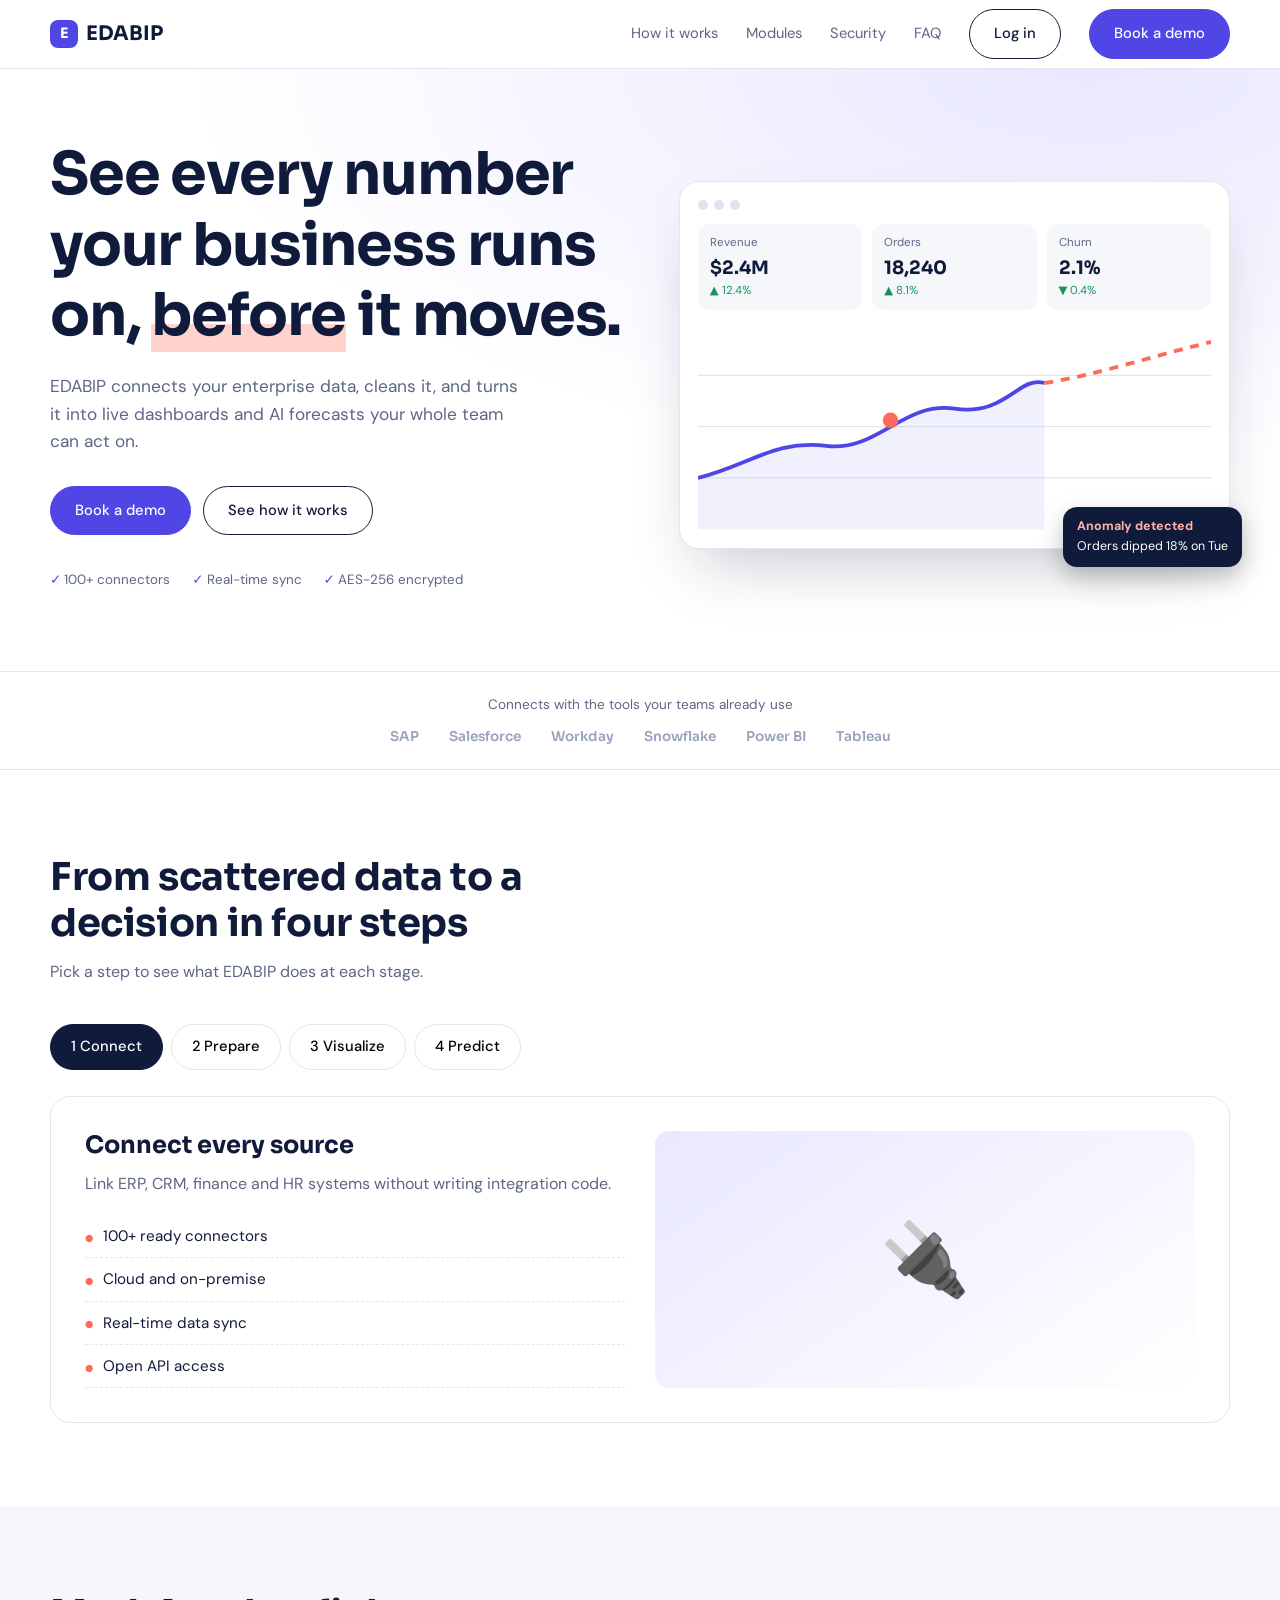
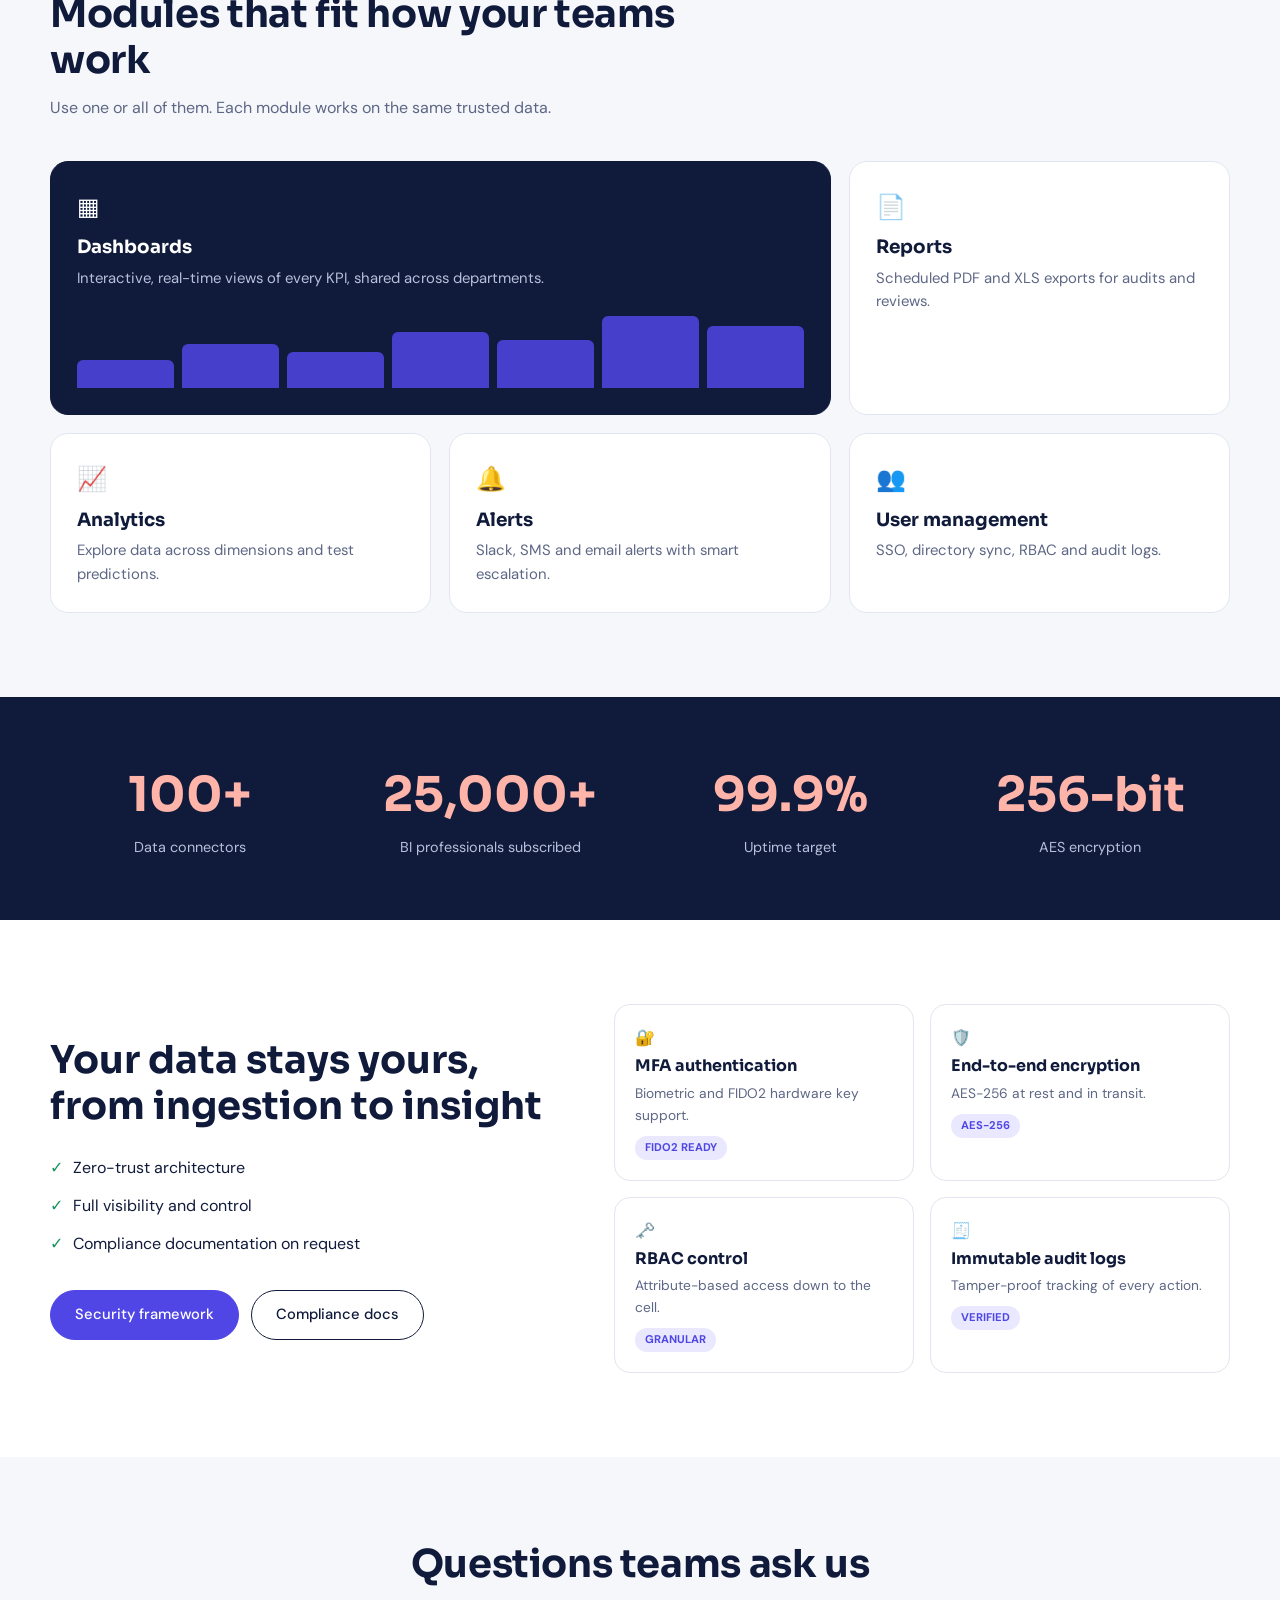
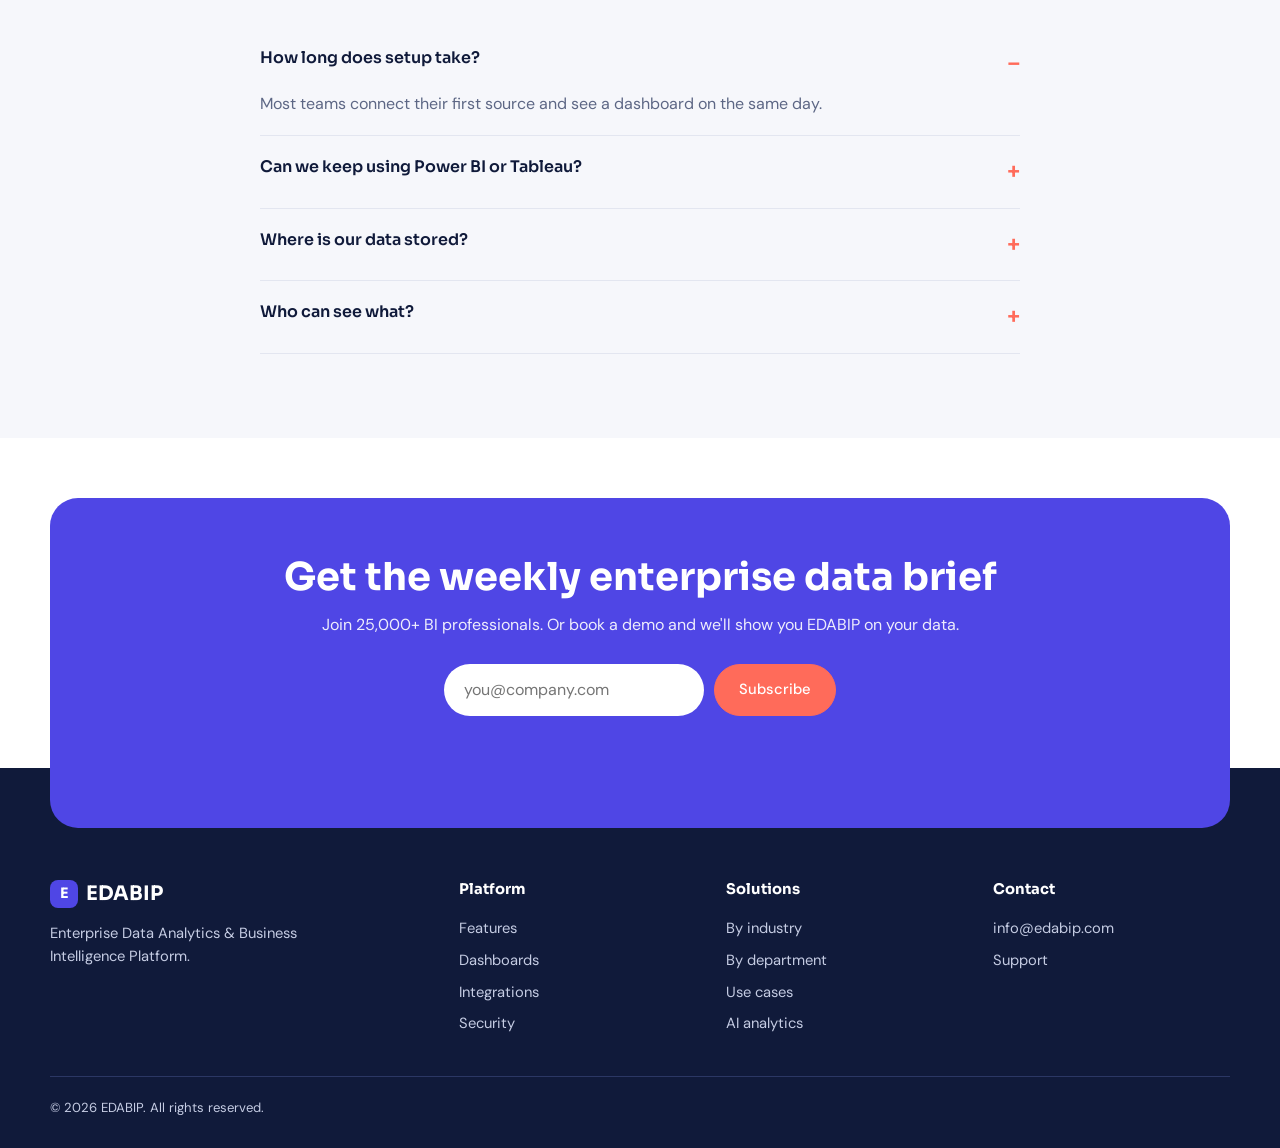
==== index.html @ 1c6893d4 "Move project files to repository root" ====
<!DOCTYPE html>
<html lang="en">
<head>
<meta charset="UTF-8">
<meta name="viewport" content="width=device-width, initial-scale=1">
<title>EDABIP – See every number your business runs on</title>
<link href="https://fonts.googleapis.com/css2?family=DM+Sans:wght@400;500;700&family=Sora:wght@500;600;700&display=swap" rel="stylesheet">
<link rel="stylesheet" href="css/style.css">
</head>
<body>

<header class="nav">
  <div class="w">
    <a class="lg" href="#"><b>E</b>EDABIP</a>
    <button class="bg" id="bg" aria-label="Menu" aria-expanded="false">☰</button>
    <nav class="nl" id="nl">
      <a href="#how">How it works</a><a href="#modules">Modules</a><a href="#security">Security</a><a href="#faq">FAQ</a>
      <a class="btn" href="#">Log in</a><a class="btn bp" href="#cta">Book a demo</a>
    </nav>
  </div>
</header>

<section class="hero">
  <div class="w">
    <div>
      <h1>See every number your business runs on, <em>before</em> it moves.</h1>
      <p>EDABIP connects your enterprise data, cleans it, and turns it into live dashboards and AI forecasts your whole team can act on.</p>
      <div class="row"><a class="btn bp" href="#cta">Book a demo</a><a class="btn" href="#how">See how it works</a></div>
      <div class="trust"><span>100+ connectors</span><span>Real-time sync</span><span>AES-256 encrypted</span></div>
    </div>
    <div class="mw">
      <div class="mock">
        <div class="mh"><i></i><i></i><i></i></div>
        <div class="ks">
          <div class="k">Revenue<b>$2.4M</b><u>▲ 12.4%</u></div>
          <div class="k">Orders<b>18,240</b><u>▲ 8.1%</u></div>
          <div class="k">Churn<b>2.1%</b><u>▼ 0.4%</u></div>
        </div>
        <svg viewBox="0 0 400 160" role="img" aria-label="Revenue chart with forecast">
          <g stroke="#e3e6f0"><path d="M0 40H400M0 80H400M0 120H400"/></g>
          <path d="M0 120C40 110 60 90 100 95S160 60 200 66 250 40 270 46" fill="none" stroke="#4f46e5" stroke-width="3"/>
          <path d="M270 46C310 40 350 26 400 14" fill="none" stroke="#ff6b5a" stroke-width="3" stroke-dasharray="7 6"/>
          <circle cx="150" cy="75" r="6" fill="#ff6b5a"/>
          <path d="M0 120C40 110 60 90 100 95S160 60 200 66 250 40 270 46V160H0Z" fill="#4f46e5" opacity=".08"/>
        </svg>
      </div>
      <div class="pop"><b>Anomaly detected</b><br>Orders dipped 18% on Tue</div>
    </div>
  </div>
</section>

<div class="src"><div class="w">Connects with the tools your teams already use
  <ul><li>SAP</li><li>Salesforce</li><li>Workday</li><li>Snowflake</li><li>Power BI</li><li>Tableau</li></ul>
</div></div>

<section class="sec" id="how">
  <div class="w">
    <div class="hd"><h2>From scattered data to a decision in four steps</h2><p>Pick a step to see what EDABIP does at each stage.</p></div>
    <div class="tabs" role="tablist">
      <button class="tab" role="tab" aria-selected="true" data-t="0">1 Connect</button>
      <button class="tab" role="tab" aria-selected="false" data-t="1">2 Prepare</button>
      <button class="tab" role="tab" aria-selected="false" data-t="2">3 Visualize</button>
      <button class="tab" role="tab" aria-selected="false" data-t="3">4 Predict</button>
    </div>
    <div class="pn on"><div><h3>Connect every source</h3><p>Link ERP, CRM, finance and HR systems without writing integration code.</p><ul><li>100+ ready connectors</li><li>Cloud and on-premise</li><li>Real-time data sync</li><li>Open API access</li></ul></div><div class="vis">🔌</div></div>
    <div class="pn"><div><h3>Prepare data you can trust</h3><p>Clean, validate and enrich raw data in automated pipelines.</p><ul><li>Cleansing and deduplication</li><li>Validation rules</li><li>ETL pipelines</li><li>Data enrichment</li></ul></div><div class="vis">🧹</div></div>
    <div class="pn"><div><h3>Visualize what matters</h3><p>Build dashboards and track KPIs in one shared view.</p><ul><li>Interactive dashboards</li><li>KPI monitoring</li><li>Power BI and Tableau</li><li>Scheduled reports</li></ul></div><div class="vis">📊</div></div>
    <div class="pn"><div><h3>Predict what's next</h3><p>Forecast trends and catch anomalies before they cost you.</p><ul><li>Predictive analytics</li><li>Trend forecasting</li><li>Anomaly detection</li><li>Smart recommendations</li></ul></div><div class="vis">🔮</div></div>
  </div>
</section>

<section class="sec g" id="modules">
  <div class="w">
    <div class="hd"><h2>Modules that fit how your teams work</h2><p>Use one or all of them. Each module works on the same trusted data.</p></div>
    <div class="bn">
      <div class="bx s4 dk"><i>▦</i><h3>Dashboards</h3><p>Interactive, real-time views of every KPI, shared across departments.</p>
        <div class="bars"><span style="height:35%"></span><span style="height:55%"></span><span style="height:45%"></span><span style="height:70%"></span><span style="height:60%"></span><span style="height:90%"></span><span style="height:78%"></span></div></div>
      <div class="bx s2"><i>📄</i><h3>Reports</h3><p>Scheduled PDF and XLS exports for audits and reviews.</p></div>
      <div class="bx s2"><i>📈</i><h3>Analytics</h3><p>Explore data across dimensions and test predictions.</p></div>
      <div class="bx s2"><i>🔔</i><h3>Alerts</h3><p>Slack, SMS and email alerts with smart escalation.</p></div>
      <div class="bx s2"><i>👥</i><h3>User management</h3><p>SSO, directory sync, RBAC and audit logs.</p></div>
    </div>
  </div>
</section>

<section class="st">
  <div class="w">
    <div><b>100+</b><span>Data connectors</span></div>
    <div><b>25,000+</b><span>BI professionals subscribed</span></div>
    <div><b>99.9%</b><span>Uptime target</span></div>
    <div><b>256-bit</b><span>AES encryption</span></div>
  </div>
</section>

<section class="sec" id="security">
  <div class="w sg">
    <div>
      <h2 class="big">Your data stays yours, from ingestion to insight</h2>
      <ul><li>Zero-trust architecture</li><li>Full visibility and control</li><li>Compliance documentation on request</li></ul>
      <div class="row"><a class="btn bp" href="#">Security framework</a><a class="btn" href="#">Compliance docs</a></div>
    </div>
    <div class="pl">
      <div class="pc">🔐<h3>MFA authentication</h3><p>Biometric and FIDO2 hardware key support.</p><em>FIDO2 READY</em></div>
      <div class="pc">🛡️<h3>End-to-end encryption</h3><p>AES-256 at rest and in transit.</p><em>AES-256</em></div>
      <div class="pc">🗝️<h3>RBAC control</h3><p>Attribute-based access down to the cell.</p><em>GRANULAR</em></div>
      <div class="pc">🧾<h3>Immutable audit logs</h3><p>Tamper-proof tracking of every action.</p><em>VERIFIED</em></div>
    </div>
  </div>
</section>

<section class="sec g" id="faq">
  <div class="w">
    <div class="hd c"><h2>Questions teams ask us</h2></div>
    <div class="fq">
      <details open><summary>How long does setup take?</summary><p>Most teams connect their first source and see a dashboard on the same day.</p></details>
      <details><summary>Can we keep using Power BI or Tableau?</summary><p>Yes. EDABIP feeds both tools, and you can also use its own dashboards.</p></details>
      <details><summary>Where is our data stored?</summary><p>You control where data lives. It is encrypted at rest and in transit.</p></details>
      <details><summary>Who can see what?</summary><p>Role and attribute-based rules control access down to individual cells, and every action is logged.</p></details>
    </div>
  </div>
</section>

<section id="cta" class="ctas">
  <div class="w">
    <div class="cta">
      <h2>Get the weekly enterprise data brief</h2>
      <p>Join 25,000+ BI professionals. Or book a demo and we'll show you EDABIP on your data.</p>
      <form id="f" novalidate>
        <label class="sr" for="em">Business email</label>
        <input id="em" type="email" placeholder="you@company.com">
        <button class="btn bc" type="submit">Subscribe</button>
      </form>
      <p id="msg" role="status"></p>
    </div>
  </div>
</section>

<footer class="ft">
  <div class="w">
    <div class="fg">
      <div><div class="lg" style="color:#fff"><b>E</b>EDABIP</div><p class="fd">Enterprise Data Analytics &amp; Business Intelligence Platform.</p></div>
      <div><h4>Platform</h4><a href="#">Features</a><a href="#">Dashboards</a><a href="#">Integrations</a><a href="#">Security</a></div>
      <div><h4>Solutions</h4><a href="#">By industry</a><a href="#">By department</a><a href="#">Use cases</a><a href="#">AI analytics</a></div>
      <div><h4>Contact</h4><a href="mailto:info@edabip.com">info@edabip.com</a><a href="#">Support</a></div>
    </div>
    <div class="cp">© 2026 EDABIP. All rights reserved.</div>
  </div>
</footer>

<script src="js/script.js"></script>
</body>
</html>
---- css/style.css ----
:root{--ink:#101a3a;--bl:#4f46e5;--bl2:#e9e8ff;--co:#ff6b5a;--bg:#f6f7fb;--mu:#5d6785;--ln:#e3e6f0}
*{box-sizing:border-box;margin:0;padding:0}
html{scroll-behavior:smooth}
body{font-family:"DM Sans",system-ui,sans-serif;color:var(--ink);background:#fff;line-height:1.6;overflow-x:hidden}
h1,h2,h3{font-family:Sora,sans-serif;line-height:1.2}
a{color:inherit;text-decoration:none}ul{list-style:none}
.w{width:min(1180px,100% - 40px);margin-inline:auto}
.sr{position:absolute;left:-9999px}
:focus-visible{outline:3px solid var(--co);outline-offset:2px}

/* buttons */
.btn{font:inherit;font-weight:500;font-size:.92rem;padding:12px 24px;border-radius:99px;border:1.5px solid var(--ink);background:transparent;color:var(--ink);cursor:pointer;display:inline-block;transition:.2s}
.btn:hover{background:var(--bg)}
.bp{background:var(--bl);border-color:var(--bl);color:#fff}.bp:hover{background:#3d34c9}
.bc{background:var(--co);border-color:var(--co);color:#fff}.bc:hover{background:#e85846}

/* nav */
.nav{position:sticky;top:0;z-index:20;background:rgba(255,255,255,.92);backdrop-filter:blur(8px);border-bottom:1px solid var(--ln)}
.nav .w{display:flex;align-items:center;justify-content:space-between;height:68px}
.lg{font-family:Sora;font-weight:700;font-size:1.25rem;display:flex;align-items:center;gap:8px}
.lg b{width:28px;height:28px;border-radius:8px;background:var(--bl);color:#fff;display:grid;place-items:center;font-size:.9rem}
.nl{display:flex;gap:28px;align-items:center;font-size:.92rem;color:var(--mu)}.nl a:hover{color:var(--ink)}
.bg{display:none;background:none;border:0;font-size:1.6rem;cursor:pointer}

/* hero */
.hero{padding:70px 0 80px;background:radial-gradient(900px 400px at 85% 0,var(--bl2),transparent)}
.hero .w{display:grid;grid-template-columns:1.05fr 1fr;gap:50px;align-items:center}
.hero h1{font-size:clamp(2.3rem,4.6vw,3.7rem);letter-spacing:-.02em}
.hero h1 em{font-style:normal;background:linear-gradient(transparent 62%,#ffd3cd 62%)}
.hero p{margin:22px 0 30px;font-size:1.08rem;color:var(--mu);max-width:480px}
.row{display:flex;gap:12px;flex-wrap:wrap}
.trust{margin-top:34px;display:flex;gap:22px;flex-wrap:wrap;font-size:.84rem;color:var(--mu)}
.trust span::before{content:"✓ ";color:var(--bl);font-weight:700}
.mw{position:relative}
.mock{background:#fff;border:1px solid var(--ln);border-radius:20px;box-shadow:0 30px 60px -20px rgba(16,26,58,.25);padding:18px}
.mh{display:flex;gap:6px;margin-bottom:14px}.mh i{width:10px;height:10px;border-radius:50%;background:#dfe3ee}
.ks{display:grid;grid-template-columns:repeat(3,1fr);gap:10px;margin-bottom:14px}
.k{background:var(--bg);border-radius:12px;padding:10px 12px;font-size:.72rem;color:var(--mu)}
.k b{display:block;font-family:Sora;font-size:1.15rem;color:var(--ink)}
.k u{text-decoration:none;color:#14935a}
.mock svg{width:100%;height:auto;display:block}
.pop{position:absolute;right:-12px;bottom:-18px;background:var(--ink);color:#fff;border-radius:14px;padding:10px 14px;font-size:.78rem;box-shadow:0 10px 24px rgba(0,0,0,.25)}
.pop b{color:#ffb4aa}

/* sources strip */
.src{border-block:1px solid var(--ln);padding:22px 0;text-align:center;color:var(--mu);font-size:.85rem}
.src ul{display:flex;gap:14px 30px;justify-content:center;flex-wrap:wrap;margin-top:10px;font-family:Sora;font-weight:600;color:#9aa3bd}

/* sections */
.sec{padding:84px 0}.sec.g{background:var(--bg)}
.hd{max-width:640px;margin-bottom:40px}.hd.c{margin-inline:auto;text-align:center}
.hd h2{font-size:clamp(1.7rem,3vw,2.4rem);letter-spacing:-.01em}
.hd p{margin-top:12px;color:var(--mu)}

/* tabs */
.tabs{display:flex;gap:8px;flex-wrap:wrap;margin-bottom:26px}
.tab{font:inherit;font-size:.92rem;font-weight:500;padding:10px 20px;border-radius:99px;border:1.5px solid var(--ln);background:#fff;cursor:pointer}
.tab[aria-selected=true]{background:var(--ink);color:#fff;border-color:var(--ink)}
.pn{display:none;grid-template-columns:1fr 1fr;gap:30px;background:#fff;border:1px solid var(--ln);border-radius:20px;padding:34px}
.pn.on{display:grid}
.pn h3{font-size:1.5rem;margin-bottom:12px}.pn p{color:var(--mu);margin-bottom:18px}
.pn li{padding:9px 0;border-bottom:1px dashed var(--ln);font-size:.95rem}
.pn li::before{content:"●";color:var(--co);font-size:.6rem;margin-right:10px;vertical-align:middle}
.vis{background:linear-gradient(145deg,var(--bl2),#fff);border-radius:14px;display:grid;place-items:center;font-size:4.5rem;min-height:220px}

/* bento modules */
.bn{display:grid;grid-template-columns:repeat(6,1fr);gap:18px}
.bx{background:#fff;border:1px solid var(--ln);border-radius:18px;padding:26px}
.bx h3{font-size:1.15rem;margin:10px 0 8px}.bx p{color:var(--mu);font-size:.93rem}.bx i{font-style:normal;font-size:1.5rem}
.s2{grid-column:span 2}.s3{grid-column:span 3}.s4{grid-column:span 4}
.bx.dk{background:var(--ink);color:#fff;border-color:var(--ink)}.bx.dk p{color:#b7c0dc}
.bars{display:flex;align-items:flex-end;gap:8px;height:80px;margin-top:18px}
.bars span{flex:1;background:var(--bl);border-radius:6px 6px 0 0;opacity:.85}

/* stats */
.st{background:var(--ink);color:#fff;padding:60px 0}
.st .w{display:grid;grid-template-columns:repeat(4,1fr);gap:20px;text-align:center}
.st b{display:block;font-family:Sora;font-size:clamp(2rem,4vw,3rem);color:#ffb4aa}
.st span{color:#b7c0dc;font-size:.9rem}

/* security */
.sg{display:grid;grid-template-columns:1fr 1.2fr;gap:50px;align-items:center}
.big{font-size:clamp(1.7rem,3vw,2.4rem)}
.sg ul{margin:20px 0 28px}.sg li{padding:6px 0}
.sg li::before{content:"✓";color:#14935a;font-weight:700;margin-right:10px}
.pl{display:grid;grid-template-columns:1fr 1fr;gap:16px}
.pc{background:#fff;border:1px solid var(--ln);border-radius:16px;padding:20px}
.pc h3{font-size:1rem;margin:6px 0}.pc p{font-size:.86rem;color:var(--mu)}
.pc em{font-style:normal;display:inline-block;margin-top:10px;font-size:.7rem;font-weight:700;color:var(--bl);background:var(--bl2);padding:3px 10px;border-radius:99px}

/* faq */
.fq{max-width:760px;margin:auto}
.fq details{border-bottom:1px solid var(--ln);padding:18px 0}
.fq summary{cursor:pointer;font-family:Sora;font-weight:600;list-style:none;display:flex;justify-content:space-between}
.fq summary::after{content:"+";font-size:1.4rem;color:var(--co)}
.fq details[open] summary::after{content:"–"}
.fq p{margin-top:10px;color:var(--mu)}

/* cta + footer */
.ctas{padding-top:60px}
.cta{background:var(--bl);color:#fff;border-radius:28px;padding:56px 40px;text-align:center;margin-bottom:-60px;position:relative;z-index:2}
.cta h2{font-size:clamp(1.7rem,3vw,2.4rem)}.cta p{margin:12px 0 26px;opacity:.9}
.cta form{display:flex;gap:10px;justify-content:center;flex-wrap:wrap}
.cta input{padding:13px 20px;border-radius:99px;border:0;min-width:260px;font:inherit}
#msg{margin-top:12px;font-size:.88rem;min-height:1.3em}
.ft{background:var(--ink);color:#c5cce3;padding:110px 0 30px}
.fg{display:grid;grid-template-columns:1.6fr 1fr 1fr 1fr;gap:30px;font-size:.92rem}
.fd{margin-top:12px;max-width:300px}
.fg h4{color:#fff;margin-bottom:12px;font-family:Sora}.fg a{display:block;padding:4px 0}.fg a:hover{color:#fff}
.cp{border-top:1px solid #2b3764;margin-top:36px;padding-top:20px;font-size:.82rem}

/* responsive */
@media(max-width:960px){
  .hero .w,.pn,.sg{grid-template-columns:1fr}
  .bn{grid-template-columns:repeat(2,1fr)}.s2,.s3,.s4{grid-column:span 2}
  .st .w{grid-template-columns:1fr 1fr}.fg{grid-template-columns:1fr 1fr}.pop{right:8px}
}
@media(max-width:760px){
  .bg{display:block}
  .nl{display:none;position:absolute;top:68px;left:0;right:0;background:#fff;flex-direction:column;align-items:flex-start;padding:18px 20px;border-bottom:1px solid var(--ln)}
  .nl.open{display:flex}
  .pl{grid-template-columns:1fr}.pn{padding:22px}
}
@media(max-width:520px){
  .bn{grid-template-columns:1fr}.s2,.s3,.s4{grid-column:auto}
  .fg{grid-template-columns:1fr}.ks{grid-template-columns:1fr 1fr}
  .cta{padding:40px 20px}.cta input{min-width:100%}
}
@media(prefers-reduced-motion:reduce){*{transition:none!important;scroll-behavior:auto!important}}
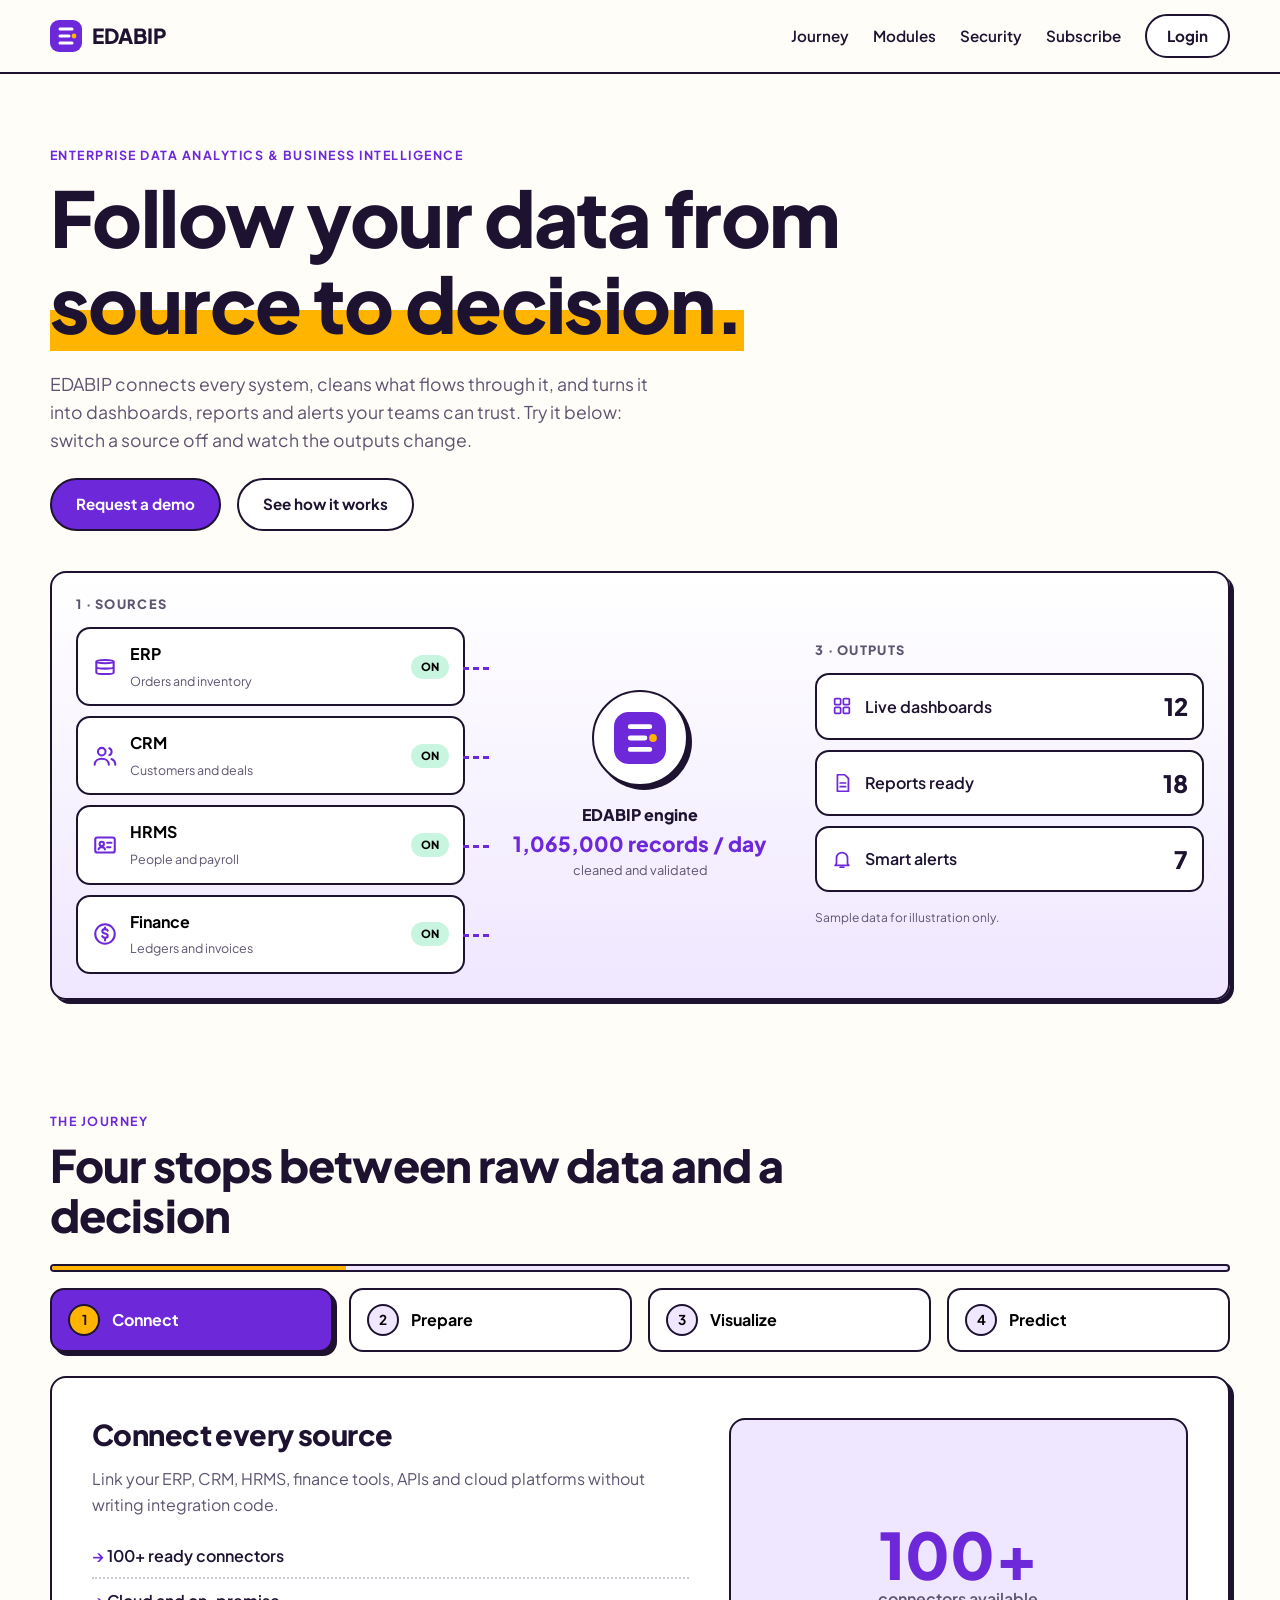
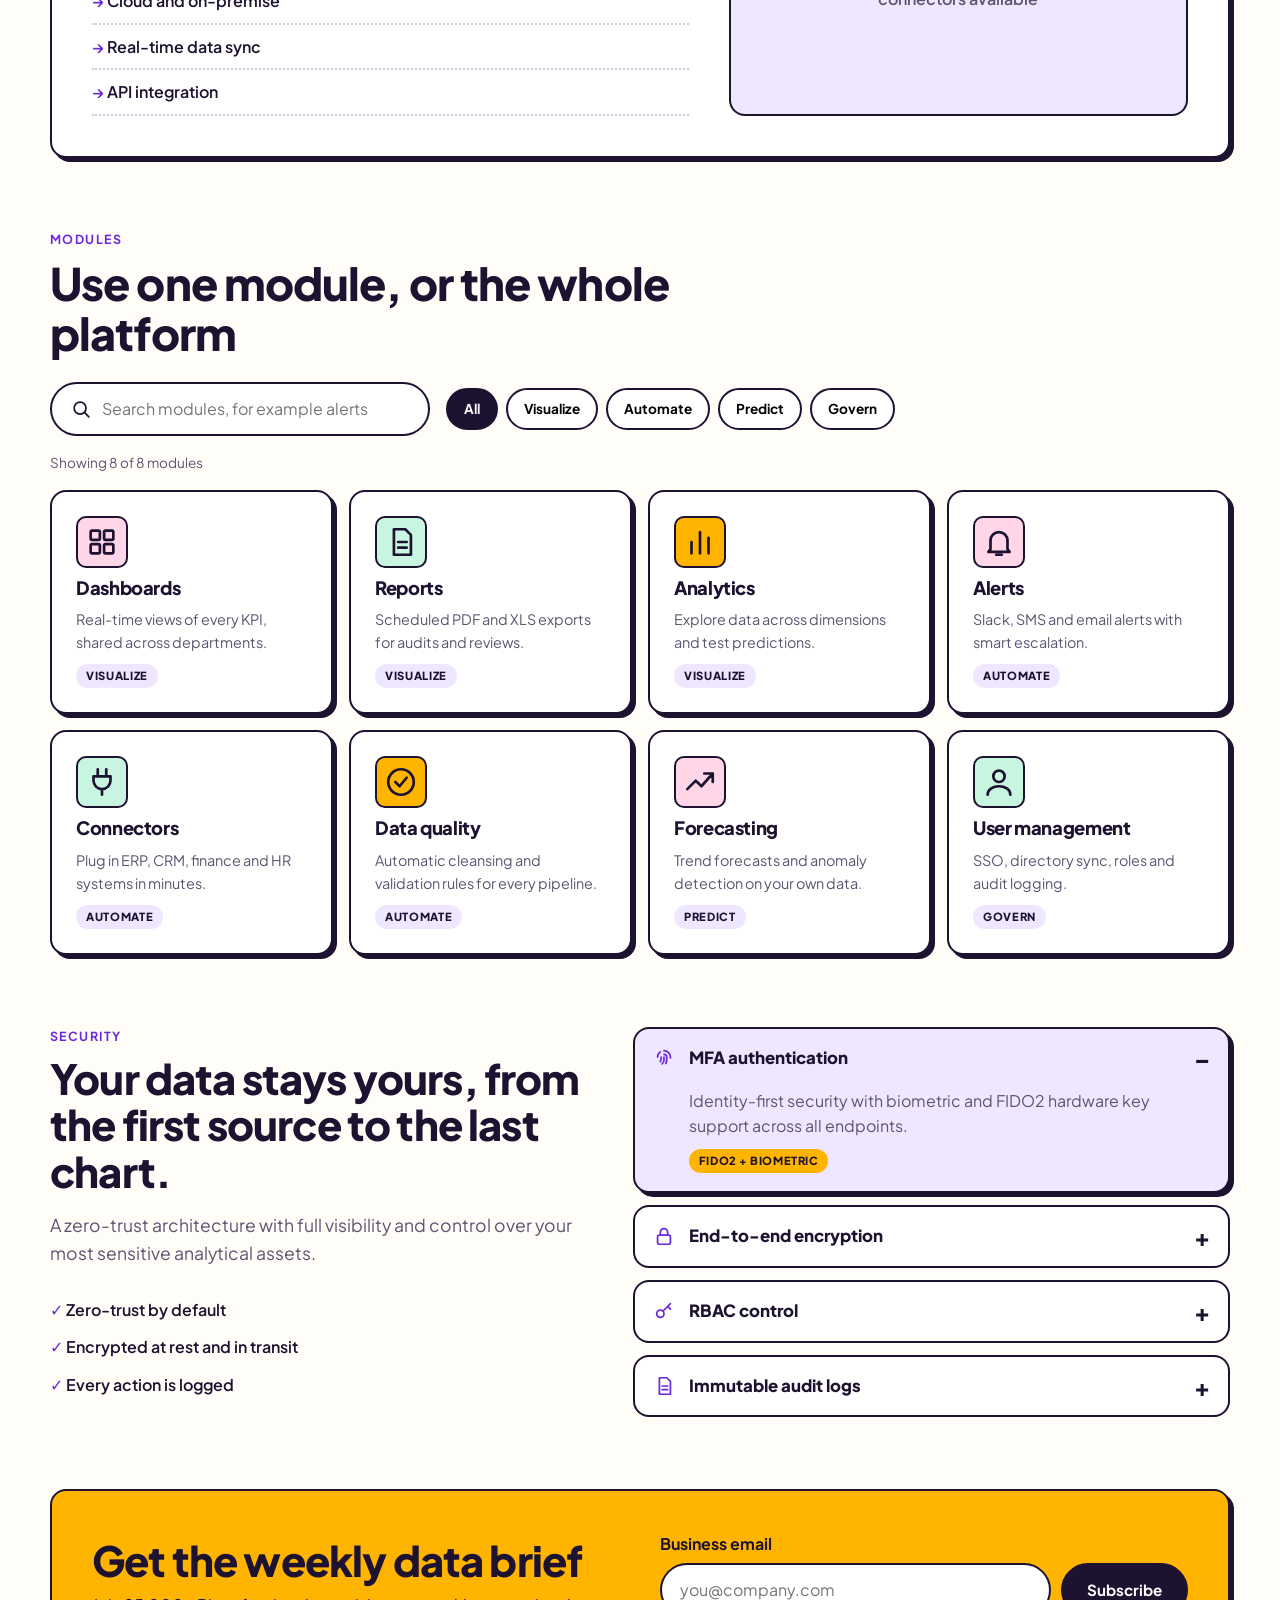
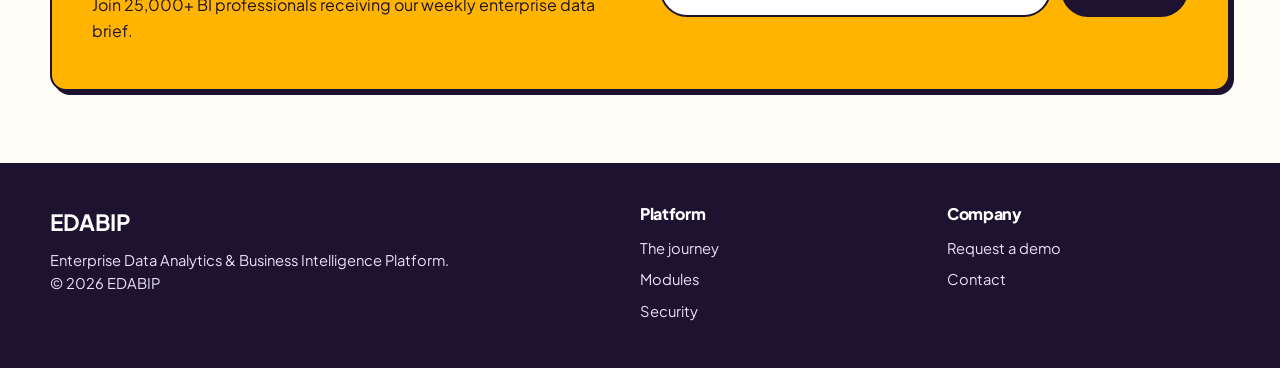
==== commit 436e26fb: "Build original home page with interactive data flow" ====
--- a/index.html
+++ b/index.html
@@ -1,151 +1,151 @@
 <!DOCTYPE html>
 <html lang="en">
 <head>
-<meta charset="UTF-8">
-<meta name="viewport" content="width=device-width, initial-scale=1">
-<title>EDABIP – See every number your business runs on</title>
-<link href="https://fonts.googleapis.com/css2?family=DM+Sans:wght@400;500;700&family=Sora:wght@500;600;700&display=swap" rel="stylesheet">
-<link rel="stylesheet" href="css/style.css">
+  <meta charset="UTF-8">
+  <meta name="viewport" content="width=device-width, initial-scale=1.0">
+  <meta name="description" content="EDABIP follows your enterprise data from source to decision: connect, clean, visualize and predict in one platform.">
+  <title>EDABIP - Follow your data from source to decision</title>
+  <link href="https://fonts.googleapis.com/css2?family=Plus+Jakarta+Sans:wght@400;500;600;700;800&display=swap" rel="stylesheet">
+  <link rel="stylesheet" href="css/style.css">
 </head>
-<body>
+<body id="top">
 
-<header class="nav">
-  <div class="w">
-    <a class="lg" href="#"><b>E</b>EDABIP</a>
-    <button class="bg" id="bg" aria-label="Menu" aria-expanded="false">☰</button>
-    <nav class="nl" id="nl">
-      <a href="#how">How it works</a><a href="#modules">Modules</a><a href="#security">Security</a><a href="#faq">FAQ</a>
-      <a class="btn" href="#">Log in</a><a class="btn bp" href="#cta">Book a demo</a>
+<!-- Icon sprite -->
+<svg width="0" height="0" style="position:absolute" aria-hidden="true" focusable="false"><defs>
+  <symbol id="i-db" viewBox="0 0 24 24"><path d="M4 7c0-2 16-2 16 0s-16 2-16 0M4 7v5c0 2 16 2 16 0V7M4 12v5c0 2 16 2 16 0v-5"/></symbol>
+  <symbol id="i-users" viewBox="0 0 24 24"><circle cx="9" cy="8" r="3.5"/><path d="M2.5 20c0-3.5 3-5.5 6.5-5.5s6.5 2 6.5 5.5M16 4.8a3.5 3.5 0 0 1 0 6.4M18 14.8c2 .7 3.5 2.3 3.5 5.2"/></symbol>
+  <symbol id="i-id" viewBox="0 0 24 24"><rect x="3" y="5" width="18" height="14" rx="2"/><circle cx="9" cy="11" r="2"/><path d="M6 16c.5-1.5 1.7-2 3-2s2.5.5 3 2M14 10h4M14 14h3"/></symbol>
+  <symbol id="i-coin" viewBox="0 0 24 24"><circle cx="12" cy="12" r="9"/><path d="M14.5 9c-.5-1-1.5-1.5-2.5-1.5-1.5 0-2.5.8-2.5 2s1 1.7 2.5 2 2.5.8 2.5 2-1 2-2.5 2c-1 0-2-.5-2.5-1.5M12 6v1.5M12 16.5V18"/></symbol>
+  <symbol id="i-grid" viewBox="0 0 24 24"><rect x="4" y="4" width="6.5" height="6.5" rx="1"/><rect x="13.5" y="4" width="6.5" height="6.5" rx="1"/><rect x="4" y="13.5" width="6.5" height="6.5" rx="1"/><rect x="13.5" y="13.5" width="6.5" height="6.5" rx="1"/></symbol>
+  <symbol id="i-doc" viewBox="0 0 24 24"><path d="M7 3h8l4 4v14H7z"/><path d="M10 12h6M10 16h6"/></symbol>
+  <symbol id="i-bell" viewBox="0 0 24 24"><path d="M6 17V11a6 6 0 0 1 12 0v6l1.5 2h-15zM10 21h4"/></symbol>
+  <symbol id="i-bars" viewBox="0 0 24 24"><path d="M6 20v-8M12 20V5M18 20v-11"/></symbol>
+  <symbol id="i-user" viewBox="0 0 24 24"><circle cx="12" cy="8" r="4"/><path d="M4 21c0-4 4-6 8-6s8 2 8 6"/></symbol>
+  <symbol id="i-plug" viewBox="0 0 24 24"><path d="M9 3v5M15 3v5M6 8h12v3a6 6 0 0 1-12 0zM12 17v4"/></symbol>
+  <symbol id="i-check" viewBox="0 0 24 24"><circle cx="12" cy="12" r="9"/><path d="M8 12l3 3 5-6"/></symbol>
+  <symbol id="i-trend" viewBox="0 0 24 24"><path d="M3 17l6-6 4 4 8-9M15 6h6v6"/></symbol>
+  <symbol id="i-lock" viewBox="0 0 24 24"><rect x="5" y="11" width="14" height="10" rx="2"/><path d="M8 11V8a4 4 0 0 1 8 0v3"/></symbol>
+  <symbol id="i-key" viewBox="0 0 24 24"><circle cx="8" cy="15" r="4"/><path d="M11 12l8-8M16 7l3 3"/></symbol>
+  <symbol id="i-finger" viewBox="0 0 24 24"><path d="M12 4a7 7 0 0 1 7 7v1M5 11a7 7 0 0 1 3-5.7M12 8a3 3 0 0 1 3 3v3a8 8 0 0 1-1 4M9 11v1a9 9 0 0 1-1 4M12 11v3a6 6 0 0 1-2 4.5"/></symbol>
+  <symbol id="i-search" viewBox="0 0 24 24"><circle cx="11" cy="11" r="6.5"/><path d="M16 16l4.5 4.5"/></symbol>
+  <symbol id="i-mail" viewBox="0 0 24 24"><rect x="3" y="5" width="18" height="14" rx="2"/><path d="M3 7l9 6 9-6"/></symbol>
+  <symbol id="i-menu" viewBox="0 0 24 24"><path d="M4 7h16M4 12h16M4 17h16"/></symbol>
+</defs></svg>
+
+<a class="skip" href="#main">Skip to content</a>
+
+<!-- Header -->
+<header class="site-header">
+  <div class="wrap bar">
+    <a class="brand" href="#top" aria-label="EDABIP home">
+      <svg class="mark" viewBox="0 0 32 32" aria-hidden="true"><rect width="32" height="32" rx="9" fill="#6d28d9"/><path d="M10 9h12M10 16h9M10 23h12" stroke="#fff" stroke-width="3" stroke-linecap="round"/><circle cx="24" cy="16" r="2.4" fill="#ffb400"/></svg>EDABIP
+    </a>
+    <button class="menu-btn" id="menu-btn" type="button" aria-expanded="false" aria-controls="nav" aria-label="Open menu"><svg class="ic"><use href="#i-menu"/></svg></button>
+    <nav id="nav" class="nav" aria-label="Main">
+      <a href="#journey">Journey</a><a href="#modules">Modules</a><a href="#security">Security</a><a href="#subscribe">Subscribe</a>
+      <button class="btn btn-ghost" id="login-open" type="button">Login</button>
     </nav>
   </div>
 </header>
 
-<section class="hero">
-  <div class="w">
-    <div>
-      <h1>See every number your business runs on, <em>before</em> it moves.</h1>
-      <p>EDABIP connects your enterprise data, cleans it, and turns it into live dashboards and AI forecasts your whole team can act on.</p>
-      <div class="row"><a class="btn bp" href="#cta">Book a demo</a><a class="btn" href="#how">See how it works</a></div>
-      <div class="trust"><span>100+ connectors</span><span>Real-time sync</span><span>AES-256 encrypted</span></div>
+<main id="main">
+
+  <!-- Hero with interactive data flow -->
+  <section class="hero wrap" aria-labelledby="hero-title">
+    <p class="eyebrow">Enterprise data analytics &amp; business intelligence</p>
+    <h1 id="hero-title">Follow your data from <mark>source to decision.</mark></h1>
+    <p class="lead">EDABIP connects every system, cleans what flows through it, and turns it into dashboards, reports and alerts your teams can trust. Try it below: switch a source off and watch the outputs change.</p>
+    <div class="actions"><a class="btn btn-primary" href="#subscribe">Request a demo</a><a class="btn btn-ghost" href="#journey">See how it works</a></div>
+
+    <div class="flow card" aria-label="Interactive data flow demo (sample data)">
+      <div class="flow-col">
+        <h2 class="flow-title">1 &middot; Sources</h2>
+        <div id="sources" class="sources"></div>
+      </div>
+      <div class="flow-hub">
+        <div class="hub"><svg class="mark" viewBox="0 0 32 32" aria-hidden="true"><rect width="32" height="32" rx="9" fill="#6d28d9"/><path d="M10 9h12M10 16h9M10 23h12" stroke="#fff" stroke-width="3" stroke-linecap="round"/><circle cx="24" cy="16" r="2.4" fill="#ffb400"/></svg></div>
+        <p class="hub-label">EDABIP engine</p>
+        <p class="hub-num" id="hub-records" aria-live="polite">0 records / day</p>
+        <p class="hub-note">cleaned and validated</p>
+      </div>
+      <div class="flow-col">
+        <h2 class="flow-title">3 &middot; Outputs</h2>
+        <ul class="outputs">
+          <li class="out"><svg class="ic"><use href="#i-grid"/></svg><span>Live dashboards</span><b id="out-dash">0</b></li>
+          <li class="out"><svg class="ic"><use href="#i-doc"/></svg><span>Reports ready</span><b id="out-rep">0</b></li>
+          <li class="out"><svg class="ic"><use href="#i-bell"/></svg><span>Smart alerts</span><b id="out-alert">0</b></li>
+        </ul>
+        <p class="flow-hint">Sample data for illustration only.</p>
+      </div>
     </div>
-    <div class="mw">
-      <div class="mock">
-        <div class="mh"><i></i><i></i><i></i></div>
-        <div class="ks">
-          <div class="k">Revenue<b>$2.4M</b><u>▲ 12.4%</u></div>
-          <div class="k">Orders<b>18,240</b><u>▲ 8.1%</u></div>
-          <div class="k">Churn<b>2.1%</b><u>▼ 0.4%</u></div>
-        </div>
-        <svg viewBox="0 0 400 160" role="img" aria-label="Revenue chart with forecast">
-          <g stroke="#e3e6f0"><path d="M0 40H400M0 80H400M0 120H400"/></g>
-          <path d="M0 120C40 110 60 90 100 95S160 60 200 66 250 40 270 46" fill="none" stroke="#4f46e5" stroke-width="3"/>
-          <path d="M270 46C310 40 350 26 400 14" fill="none" stroke="#ff6b5a" stroke-width="3" stroke-dasharray="7 6"/>
-          <circle cx="150" cy="75" r="6" fill="#ff6b5a"/>
-          <path d="M0 120C40 110 60 90 100 95S160 60 200 66 250 40 270 46V160H0Z" fill="#4f46e5" opacity=".08"/>
-        </svg>
+  </section>
+
+  <!-- Journey (tabs) -->
+  <section class="section wrap" id="journey" aria-labelledby="journey-title">
+    <div class="head"><p class="eyebrow">The journey</p><h2 id="journey-title">Four stops between raw data and a decision</h2></div>
+    <div class="progress" aria-hidden="true"><span id="progress-bar"></span></div>
+    <div id="stages" class="stages" role="tablist" aria-label="Data journey stages"></div>
+    <div id="stage-panel" class="stage-panel card" role="tabpanel" tabindex="0"></div>
+  </section>
+
+  <!-- Modules (search + filter) -->
+  <section class="section wrap" id="modules" aria-labelledby="modules-title">
+    <div class="head"><p class="eyebrow">Modules</p><h2 id="modules-title">Use one module, or the whole platform</h2></div>
+    <div class="toolbar">
+      <div class="search"><svg class="ic"><use href="#i-search"/></svg><label class="sr" for="module-search">Search modules</label><input id="module-search" type="search" placeholder="Search modules, for example alerts"></div>
+      <div id="chips" class="chips" role="group" aria-label="Filter by category"></div>
+    </div>
+    <p id="count" class="count" role="status" aria-live="polite"></p>
+    <div id="module-grid" class="module-grid"></div>
+    <p id="empty" class="empty" hidden>No modules match your search. Try another word.</p>
+  </section>
+
+  <!-- Security (accordion) -->
+  <section class="section wrap" id="security" aria-labelledby="security-title">
+    <div class="sec-grid">
+      <div class="sec-intro">
+        <p class="eyebrow">Security</p>
+        <h2 id="security-title">Your data stays yours, from the first source to the last chart.</h2>
+        <p class="lead">A zero-trust architecture with full visibility and control over your most sensitive analytical assets.</p>
+        <ul class="ticks"><li>Zero-trust by default</li><li>Encrypted at rest and in transit</li><li>Every action is logged</li></ul>
       </div>
-      <div class="pop"><b>Anomaly detected</b><br>Orders dipped 18% on Tue</div>
+      <div id="pillars" class="pillars"></div>
     </div>
-  </div>
-</section>
+  </section>
 
-<div class="src"><div class="w">Connects with the tools your teams already use
-  <ul><li>SAP</li><li>Salesforce</li><li>Workday</li><li>Snowflake</li><li>Power BI</li><li>Tableau</li></ul>
-</div></div>
+  <!-- Subscribe -->
+  <section class="wrap" id="subscribe" aria-labelledby="sub-title">
+    <div class="subscribe card">
+      <div><h2 id="sub-title">Get the weekly data brief</h2><p>Join 25,000+ BI professionals receiving our weekly enterprise data brief.</p></div>
+      <form id="sub-form" novalidate>
+        <label for="email">Business email</label>
+        <div class="row"><input id="email" type="email" placeholder="you@company.com" autocomplete="email" aria-describedby="sub-msg"><button class="btn btn-dark" type="submit">Subscribe</button></div>
+        <p id="sub-msg" role="status" aria-live="polite"></p>
+      </form>
+    </div>
+  </section>
 
-<section class="sec" id="how">
-  <div class="w">
-    <div class="hd"><h2>From scattered data to a decision in four steps</h2><p>Pick a step to see what EDABIP does at each stage.</p></div>
-    <div class="tabs" role="tablist">
-      <button class="tab" role="tab" aria-selected="true" data-t="0">1 Connect</button>
-      <button class="tab" role="tab" aria-selected="false" data-t="1">2 Prepare</button>
-      <button class="tab" role="tab" aria-selected="false" data-t="2">3 Visualize</button>
-      <button class="tab" role="tab" aria-selected="false" data-t="3">4 Predict</button>
-    </div>
-    <div class="pn on"><div><h3>Connect every source</h3><p>Link ERP, CRM, finance and HR systems without writing integration code.</p><ul><li>100+ ready connectors</li><li>Cloud and on-premise</li><li>Real-time data sync</li><li>Open API access</li></ul></div><div class="vis">🔌</div></div>
-    <div class="pn"><div><h3>Prepare data you can trust</h3><p>Clean, validate and enrich raw data in automated pipelines.</p><ul><li>Cleansing and deduplication</li><li>Validation rules</li><li>ETL pipelines</li><li>Data enrichment</li></ul></div><div class="vis">🧹</div></div>
-    <div class="pn"><div><h3>Visualize what matters</h3><p>Build dashboards and track KPIs in one shared view.</p><ul><li>Interactive dashboards</li><li>KPI monitoring</li><li>Power BI and Tableau</li><li>Scheduled reports</li></ul></div><div class="vis">📊</div></div>
-    <div class="pn"><div><h3>Predict what's next</h3><p>Forecast trends and catch anomalies before they cost you.</p><ul><li>Predictive analytics</li><li>Trend forecasting</li><li>Anomaly detection</li><li>Smart recommendations</li></ul></div><div class="vis">🔮</div></div>
-  </div>
-</section>
+</main>
 
-<section class="sec g" id="modules">
-  <div class="w">
-    <div class="hd"><h2>Modules that fit how your teams work</h2><p>Use one or all of them. Each module works on the same trusted data.</p></div>
-    <div class="bn">
-      <div class="bx s4 dk"><i>▦</i><h3>Dashboards</h3><p>Interactive, real-time views of every KPI, shared across departments.</p>
-        <div class="bars"><span style="height:35%"></span><span style="height:55%"></span><span style="height:45%"></span><span style="height:70%"></span><span style="height:60%"></span><span style="height:90%"></span><span style="height:78%"></span></div></div>
-      <div class="bx s2"><i>📄</i><h3>Reports</h3><p>Scheduled PDF and XLS exports for audits and reviews.</p></div>
-      <div class="bx s2"><i>📈</i><h3>Analytics</h3><p>Explore data across dimensions and test predictions.</p></div>
-      <div class="bx s2"><i>🔔</i><h3>Alerts</h3><p>Slack, SMS and email alerts with smart escalation.</p></div>
-      <div class="bx s2"><i>👥</i><h3>User management</h3><p>SSO, directory sync, RBAC and audit logs.</p></div>
-    </div>
-  </div>
-</section>
-
-<section class="st">
-  <div class="w">
-    <div><b>100+</b><span>Data connectors</span></div>
-    <div><b>25,000+</b><span>BI professionals subscribed</span></div>
-    <div><b>99.9%</b><span>Uptime target</span></div>
-    <div><b>256-bit</b><span>AES encryption</span></div>
-  </div>
-</section>
-
-<section class="sec" id="security">
-  <div class="w sg">
-    <div>
-      <h2 class="big">Your data stays yours, from ingestion to insight</h2>
-      <ul><li>Zero-trust architecture</li><li>Full visibility and control</li><li>Compliance documentation on request</li></ul>
-      <div class="row"><a class="btn bp" href="#">Security framework</a><a class="btn" href="#">Compliance docs</a></div>
-    </div>
-    <div class="pl">
-      <div class="pc">🔐<h3>MFA authentication</h3><p>Biometric and FIDO2 hardware key support.</p><em>FIDO2 READY</em></div>
-      <div class="pc">🛡️<h3>End-to-end encryption</h3><p>AES-256 at rest and in transit.</p><em>AES-256</em></div>
-      <div class="pc">🗝️<h3>RBAC control</h3><p>Attribute-based access down to the cell.</p><em>GRANULAR</em></div>
-      <div class="pc">🧾<h3>Immutable audit logs</h3><p>Tamper-proof tracking of every action.</p><em>VERIFIED</em></div>
-    </div>
-  </div>
-</section>
-
-<section class="sec g" id="faq">
-  <div class="w">
-    <div class="hd c"><h2>Questions teams ask us</h2></div>
-    <div class="fq">
-      <details open><summary>How long does setup take?</summary><p>Most teams connect their first source and see a dashboard on the same day.</p></details>
-      <details><summary>Can we keep using Power BI or Tableau?</summary><p>Yes. EDABIP feeds both tools, and you can also use its own dashboards.</p></details>
-      <details><summary>Where is our data stored?</summary><p>You control where data lives. It is encrypted at rest and in transit.</p></details>
-      <details><summary>Who can see what?</summary><p>Role and attribute-based rules control access down to individual cells, and every action is logged.</p></details>
-    </div>
-  </div>
-</section>
-
-<section id="cta" class="ctas">
-  <div class="w">
-    <div class="cta">
-      <h2>Get the weekly enterprise data brief</h2>
-      <p>Join 25,000+ BI professionals. Or book a demo and we'll show you EDABIP on your data.</p>
-      <form id="f" novalidate>
-        <label class="sr" for="em">Business email</label>
-        <input id="em" type="email" placeholder="you@company.com">
-        <button class="btn bc" type="submit">Subscribe</button>
-      </form>
-      <p id="msg" role="status"></p>
-    </div>
-  </div>
-</section>
-
-<footer class="ft">
-  <div class="w">
-    <div class="fg">
-      <div><div class="lg" style="color:#fff"><b>E</b>EDABIP</div><p class="fd">Enterprise Data Analytics &amp; Business Intelligence Platform.</p></div>
-      <div><h4>Platform</h4><a href="#">Features</a><a href="#">Dashboards</a><a href="#">Integrations</a><a href="#">Security</a></div>
-      <div><h4>Solutions</h4><a href="#">By industry</a><a href="#">By department</a><a href="#">Use cases</a><a href="#">AI analytics</a></div>
-      <div><h4>Contact</h4><a href="mailto:info@edabip.com">info@edabip.com</a><a href="#">Support</a></div>
-    </div>
-    <div class="cp">© 2026 EDABIP. All rights reserved.</div>
+<footer class="footer">
+  <div class="wrap foot">
+    <div><strong class="f-brand">EDABIP</strong><p>Enterprise Data Analytics &amp; Business Intelligence Platform.<br>&copy; 2026 EDABIP</p></div>
+    <nav aria-label="Platform"><h3>Platform</h3><a href="#journey">The journey</a><a href="#modules">Modules</a><a href="#security">Security</a></nav>
+    <nav aria-label="Company"><h3>Company</h3><a href="#subscribe">Request a demo</a><a href="mailto:info@edabip.com">Contact</a></nav>
   </div>
 </footer>
+
+<!-- Login dialog -->
+<dialog id="login-dialog" aria-labelledby="login-title">
+  <form id="login-form" novalidate>
+    <h2 id="login-title">Welcome back</h2>
+    <label for="l-email">Email</label><input id="l-email" type="email" autocomplete="username">
+    <label for="l-pass">Password</label>
+    <div class="pass"><input id="l-pass" type="password" autocomplete="current-password"><button type="button" id="pass-toggle" aria-pressed="false">Show</button></div>
+    <p id="login-msg" role="alert"></p>
+    <div class="dlg-actions"><button class="btn btn-ghost" type="button" id="login-close">Cancel</button><button class="btn btn-primary" type="submit">Login</button></div>
+  </form>
+</dialog>
 
 <script src="js/script.js"></script>
 </body>
--- a/css/style.css
+++ b/css/style.css
@@ -1,129 +1,143 @@
-:root{--ink:#101a3a;--bl:#4f46e5;--bl2:#e9e8ff;--co:#ff6b5a;--bg:#f6f7fb;--mu:#5d6785;--ln:#e3e6f0}
+/* ===== Design tokens ===== */
+:root{
+  --bg:#fffdf8;--ink:#1d1230;--muted:#5d5470;
+  --violet:#6d28d9;--violet-soft:#efe7ff;--citrus:#ffb400;--mint:#c8f5df;--pink:#ffd6e8;
+  --s1:8px;--s2:16px;--s3:24px;--s4:40px;--s5:72px;
+  --r:16px;--border:2px solid var(--ink);--pop:4px 4px 0 var(--ink);
+}
 *{box-sizing:border-box;margin:0;padding:0}
-html{scroll-behavior:smooth}
-body{font-family:"DM Sans",system-ui,sans-serif;color:var(--ink);background:#fff;line-height:1.6;overflow-x:hidden}
-h1,h2,h3{font-family:Sora,sans-serif;line-height:1.2}
+html{scroll-behavior:smooth;scroll-padding-top:84px}
+body{font-family:"Plus Jakarta Sans",system-ui,Arial,sans-serif;background:var(--bg);color:var(--ink);line-height:1.6;overflow-x:hidden}
 a{color:inherit;text-decoration:none}ul{list-style:none}
-.w{width:min(1180px,100% - 40px);margin-inline:auto}
+.wrap{width:min(1180px,100% - 2*var(--s3));margin-inline:auto}
 .sr{position:absolute;left:-9999px}
-:focus-visible{outline:3px solid var(--co);outline-offset:2px}
+.skip{position:absolute;left:-9999px;top:8px;background:var(--ink);color:#fff;padding:8px 14px;border-radius:8px;z-index:100}.skip:focus{left:8px}
+:focus-visible{outline:3px solid var(--violet);outline-offset:3px}
+.ic{width:22px;height:22px;fill:none;stroke:currentColor;stroke-width:1.9;stroke-linecap:round;stroke-linejoin:round;flex:none}
+h1,h2,h3{line-height:1.12;letter-spacing:-.02em;font-weight:800}
+.card{background:#fff;border:var(--border);border-radius:var(--r);box-shadow:var(--pop)}
+.eyebrow{font-size:.78rem;font-weight:700;text-transform:uppercase;letter-spacing:.12em;color:var(--violet);margin-bottom:var(--s1)}
+.lead{color:var(--muted);font-size:1.1rem;max-width:620px}
 
-/* buttons */
-.btn{font:inherit;font-weight:500;font-size:.92rem;padding:12px 24px;border-radius:99px;border:1.5px solid var(--ink);background:transparent;color:var(--ink);cursor:pointer;display:inline-block;transition:.2s}
-.btn:hover{background:var(--bg)}
-.bp{background:var(--bl);border-color:var(--bl);color:#fff}.bp:hover{background:#3d34c9}
-.bc{background:var(--co);border-color:var(--co);color:#fff}.bc:hover{background:#e85846}
+/* Buttons */
+.btn{font:inherit;font-weight:700;font-size:.95rem;padding:12px 24px;border-radius:999px;border:var(--border);cursor:pointer;display:inline-block;transition:transform .15s,box-shadow .15s,background .15s}
+.btn:hover{transform:translate(-2px,-2px);box-shadow:var(--pop)}
+.btn-primary{background:var(--violet);color:#fff}.btn-ghost{background:#fff;color:var(--ink)}.btn-dark{background:var(--ink);color:#fff}
 
-/* nav */
-.nav{position:sticky;top:0;z-index:20;background:rgba(255,255,255,.92);backdrop-filter:blur(8px);border-bottom:1px solid var(--ln)}
-.nav .w{display:flex;align-items:center;justify-content:space-between;height:68px}
-.lg{font-family:Sora;font-weight:700;font-size:1.25rem;display:flex;align-items:center;gap:8px}
-.lg b{width:28px;height:28px;border-radius:8px;background:var(--bl);color:#fff;display:grid;place-items:center;font-size:.9rem}
-.nl{display:flex;gap:28px;align-items:center;font-size:.92rem;color:var(--mu)}.nl a:hover{color:var(--ink)}
-.bg{display:none;background:none;border:0;font-size:1.6rem;cursor:pointer}
+/* Header */
+.site-header{position:sticky;top:0;z-index:30;background:rgba(255,253,248,.92);backdrop-filter:blur(8px);border-bottom:var(--border)}
+.bar{display:flex;align-items:center;justify-content:space-between;height:72px}
+.brand{display:flex;align-items:center;gap:10px;font-weight:800;font-size:1.3rem}.mark{width:32px;height:32px}
+.nav{display:flex;align-items:center;gap:var(--s3);font-weight:600;font-size:.95rem}.nav a:hover{color:var(--violet)}
+.nav .btn{padding:8px 20px}
+.menu-btn{display:none;background:#fff;border:var(--border);border-radius:10px;padding:6px;cursor:pointer;color:var(--ink)}
 
-/* hero */
-.hero{padding:70px 0 80px;background:radial-gradient(900px 400px at 85% 0,var(--bl2),transparent)}
-.hero .w{display:grid;grid-template-columns:1.05fr 1fr;gap:50px;align-items:center}
-.hero h1{font-size:clamp(2.3rem,4.6vw,3.7rem);letter-spacing:-.02em}
-.hero h1 em{font-style:normal;background:linear-gradient(transparent 62%,#ffd3cd 62%)}
-.hero p{margin:22px 0 30px;font-size:1.08rem;color:var(--mu);max-width:480px}
-.row{display:flex;gap:12px;flex-wrap:wrap}
-.trust{margin-top:34px;display:flex;gap:22px;flex-wrap:wrap;font-size:.84rem;color:var(--mu)}
-.trust span::before{content:"✓ ";color:var(--bl);font-weight:700}
-.mw{position:relative}
-.mock{background:#fff;border:1px solid var(--ln);border-radius:20px;box-shadow:0 30px 60px -20px rgba(16,26,58,.25);padding:18px}
-.mh{display:flex;gap:6px;margin-bottom:14px}.mh i{width:10px;height:10px;border-radius:50%;background:#dfe3ee}
-.ks{display:grid;grid-template-columns:repeat(3,1fr);gap:10px;margin-bottom:14px}
-.k{background:var(--bg);border-radius:12px;padding:10px 12px;font-size:.72rem;color:var(--mu)}
-.k b{display:block;font-family:Sora;font-size:1.15rem;color:var(--ink)}
-.k u{text-decoration:none;color:#14935a}
-.mock svg{width:100%;height:auto;display:block}
-.pop{position:absolute;right:-12px;bottom:-18px;background:var(--ink);color:#fff;border-radius:14px;padding:10px 14px;font-size:.78rem;box-shadow:0 10px 24px rgba(0,0,0,.25)}
-.pop b{color:#ffb4aa}
+/* Hero */
+.hero{padding-block:var(--s5) var(--s4)}
+.hero h1{font-size:clamp(2.5rem,6vw,5rem);max-width:900px;margin-bottom:var(--s3)}
+mark{background:linear-gradient(transparent 58%,var(--citrus) 58%);color:inherit}
+.actions{display:flex;gap:var(--s2);flex-wrap:wrap;margin-top:var(--s3)}
 
-/* sources strip */
-.src{border-block:1px solid var(--ln);padding:22px 0;text-align:center;color:var(--mu);font-size:.85rem}
-.src ul{display:flex;gap:14px 30px;justify-content:center;flex-wrap:wrap;margin-top:10px;font-family:Sora;font-weight:600;color:#9aa3bd}
+/* Interactive flow */
+.flow{display:grid;grid-template-columns:1fr auto 1fr;gap:var(--s3);align-items:center;padding:var(--s3);margin-top:var(--s4);background:linear-gradient(180deg,#fff,var(--violet-soft))}
+.flow-title{font-size:.8rem;text-transform:uppercase;letter-spacing:.1em;color:var(--muted);margin-bottom:var(--s2)}
+.sources{display:grid;gap:10px}
+.src{display:flex;align-items:center;gap:12px;font:inherit;text-align:left;background:#fff;border:var(--border);border-radius:14px;padding:12px 14px;cursor:pointer;position:relative;transition:.15s}
+.src b{display:block;font-size:1rem}.src small{color:var(--muted);font-size:.78rem}
+.src .ic{width:26px;height:26px;color:var(--violet)}
+.src .state{margin-left:auto;font-size:.7rem;font-weight:800;padding:3px 10px;border-radius:99px;background:var(--mint)}
+.src[aria-pressed=false]{opacity:.55;background:#f1eef6}.src[aria-pressed=false] .state{background:#ddd}
+.src::after{content:"";position:absolute;right:-26px;top:50%;width:26px;border-top:3px dashed var(--violet);animation:dash 1s linear infinite}
+.src[aria-pressed=false]::after{border-color:#bbb;animation:none}
+@keyframes dash{to{transform:translateX(4px)}}
+.flow-hub{text-align:center;padding-inline:var(--s3)}
+.hub{width:96px;height:96px;margin:0 auto var(--s2);border:var(--border);border-radius:50%;background:#fff;display:grid;place-items:center;box-shadow:var(--pop);animation:pulse 2.4s ease-in-out infinite}
+.hub .mark{width:52px;height:52px}
+@keyframes pulse{50%{transform:scale(1.06)}}
+.hub-label{font-weight:800}.hub-num{font-size:1.3rem;font-weight:800;color:var(--violet)}.hub-note{font-size:.8rem;color:var(--muted)}
+.outputs{display:grid;gap:10px}
+.out{display:flex;align-items:center;gap:12px;background:#fff;border:var(--border);border-radius:14px;padding:12px 14px;font-weight:600}
+.out .ic{color:var(--violet)}.out b{margin-left:auto;font-size:1.5rem;font-weight:800}
+.flow-hint{font-size:.75rem;color:var(--muted);margin-top:var(--s2)}
 
-/* sections */
-.sec{padding:84px 0}.sec.g{background:var(--bg)}
-.hd{max-width:640px;margin-bottom:40px}.hd.c{margin-inline:auto;text-align:center}
-.hd h2{font-size:clamp(1.7rem,3vw,2.4rem);letter-spacing:-.01em}
-.hd p{margin-top:12px;color:var(--mu)}
+/* Sections */
+.section{padding-block:var(--s5) 0}
+.head{margin-bottom:var(--s3);max-width:760px}.head h2{font-size:clamp(1.8rem,3.6vw,2.8rem)}
 
-/* tabs */
-.tabs{display:flex;gap:8px;flex-wrap:wrap;margin-bottom:26px}
-.tab{font:inherit;font-size:.92rem;font-weight:500;padding:10px 20px;border-radius:99px;border:1.5px solid var(--ln);background:#fff;cursor:pointer}
-.tab[aria-selected=true]{background:var(--ink);color:#fff;border-color:var(--ink)}
-.pn{display:none;grid-template-columns:1fr 1fr;gap:30px;background:#fff;border:1px solid var(--ln);border-radius:20px;padding:34px}
-.pn.on{display:grid}
-.pn h3{font-size:1.5rem;margin-bottom:12px}.pn p{color:var(--mu);margin-bottom:18px}
-.pn li{padding:9px 0;border-bottom:1px dashed var(--ln);font-size:.95rem}
-.pn li::before{content:"●";color:var(--co);font-size:.6rem;margin-right:10px;vertical-align:middle}
-.vis{background:linear-gradient(145deg,var(--bl2),#fff);border-radius:14px;display:grid;place-items:center;font-size:4.5rem;min-height:220px}
+/* Journey */
+.progress{height:8px;background:var(--violet-soft);border:var(--border);border-radius:99px;overflow:hidden;margin-bottom:var(--s2)}
+.progress span{display:block;height:100%;background:var(--citrus);width:25%;transition:width .35s}
+.stages{display:grid;grid-template-columns:repeat(4,1fr);gap:var(--s2);margin-bottom:var(--s3)}
+.stage{font:inherit;font-weight:700;text-align:left;background:#fff;border:var(--border);border-radius:14px;padding:14px 16px;cursor:pointer;display:flex;align-items:center;gap:12px}
+.stage span{display:grid;place-items:center;width:32px;height:32px;border-radius:50%;background:var(--violet-soft);border:var(--border);font-size:.85rem;flex:none}
+.stage[aria-selected=true]{background:var(--violet);color:#fff;box-shadow:var(--pop)}.stage[aria-selected=true] span{background:var(--citrus);color:var(--ink)}
+.stage-panel{display:grid;grid-template-columns:1.3fr 1fr;gap:var(--s4);padding:var(--s4)}
+.stage-panel h3{font-size:1.8rem;margin-bottom:var(--s2)}.stage-panel p{color:var(--muted);margin-bottom:var(--s2)}
+.stage-panel li{padding:9px 0;border-bottom:2px dotted #cfc6e0;font-weight:600}.stage-panel li::before{content:"\2192  ";color:var(--violet)}
+.metric{background:var(--violet-soft);border:var(--border);border-radius:var(--r);display:grid;place-content:center;text-align:center;padding:var(--s3);min-height:200px}
+.metric b{font-size:clamp(2.6rem,5vw,4rem);font-weight:800;color:var(--violet);line-height:1}.metric span{font-weight:600;color:var(--muted)}
 
-/* bento modules */
-.bn{display:grid;grid-template-columns:repeat(6,1fr);gap:18px}
-.bx{background:#fff;border:1px solid var(--ln);border-radius:18px;padding:26px}
-.bx h3{font-size:1.15rem;margin:10px 0 8px}.bx p{color:var(--mu);font-size:.93rem}.bx i{font-style:normal;font-size:1.5rem}
-.s2{grid-column:span 2}.s3{grid-column:span 3}.s4{grid-column:span 4}
-.bx.dk{background:var(--ink);color:#fff;border-color:var(--ink)}.bx.dk p{color:#b7c0dc}
-.bars{display:flex;align-items:flex-end;gap:8px;height:80px;margin-top:18px}
-.bars span{flex:1;background:var(--bl);border-radius:6px 6px 0 0;opacity:.85}
+/* Modules */
+.toolbar{display:flex;gap:var(--s2);flex-wrap:wrap;align-items:center;margin-bottom:var(--s2)}
+.search{display:flex;align-items:center;gap:10px;background:#fff;border:var(--border);border-radius:999px;padding:0 18px;flex:1;min-width:240px;max-width:380px}
+.search input{border:0;background:none;font:inherit;padding:12px 0;flex:1;min-width:0}.search input:focus{outline:none}.search:focus-within{box-shadow:var(--pop)}
+.chips{display:flex;gap:8px;flex-wrap:wrap}
+.chip{font:inherit;font-weight:700;font-size:.85rem;background:#fff;border:var(--border);border-radius:999px;padding:8px 16px;cursor:pointer}
+.chip[aria-pressed=true]{background:var(--ink);color:#fff}
+.count{font-size:.85rem;color:var(--muted);margin-bottom:var(--s2)}
+.module-grid{display:grid;grid-template-columns:repeat(4,1fr);gap:var(--s2)}
+.mod{padding:var(--s3);display:flex;flex-direction:column;gap:10px;transition:transform .15s}.mod:hover{transform:translate(-2px,-2px)}
+.mod .ic{width:34px;height:34px;padding:7px;border-radius:10px;border:var(--border);box-sizing:content-box;background:var(--pink)}
+.mod:nth-child(3n+2) .ic{background:var(--mint)}.mod:nth-child(3n) .ic{background:var(--citrus)}
+.mod h3{font-size:1.15rem}.mod p{color:var(--muted);font-size:.9rem;flex:1}
+.tag{align-self:flex-start;font-size:.7rem;font-weight:800;text-transform:uppercase;letter-spacing:.06em;background:var(--violet-soft);border-radius:99px;padding:3px 10px}
+.empty{padding:var(--s3);text-align:center;color:var(--muted)}
 
-/* stats */
-.st{background:var(--ink);color:#fff;padding:60px 0}
-.st .w{display:grid;grid-template-columns:repeat(4,1fr);gap:20px;text-align:center}
-.st b{display:block;font-family:Sora;font-size:clamp(2rem,4vw,3rem);color:#ffb4aa}
-.st span{color:#b7c0dc;font-size:.9rem}
+/* Security */
+.sec-grid{display:grid;grid-template-columns:1fr 1.1fr;gap:var(--s4);align-items:start}
+.sec-intro h2{font-size:clamp(1.8rem,3.4vw,2.6rem);margin-bottom:var(--s2)}
+.ticks{margin-top:var(--s3)}.ticks li{padding:6px 0;font-weight:600}.ticks li::before{content:"\2713  ";color:var(--violet);font-weight:800}
+.pillars{display:grid;gap:12px}
+.pillar{background:#fff;border:var(--border);border-radius:var(--r);overflow:hidden}
+.pillar button{width:100%;display:flex;align-items:center;gap:14px;font:inherit;font-weight:800;font-size:1.05rem;text-align:left;background:none;border:0;padding:16px 18px;cursor:pointer;color:var(--ink)}
+.pillar button .ic{color:var(--violet)}.pillar button::after{content:"+";margin-left:auto;font-size:1.5rem;line-height:1}
+.pillar button[aria-expanded=true]::after{content:"\2013"}
+.pillar[data-open=true]{box-shadow:var(--pop);background:var(--violet-soft)}
+.pbody{padding:0 18px 18px 54px;color:var(--muted)}.pbody em{display:inline-block;margin-top:10px;font-style:normal;font-size:.7rem;font-weight:800;background:var(--citrus);color:var(--ink);border-radius:99px;padding:3px 10px;letter-spacing:.05em}
 
-/* security */
-.sg{display:grid;grid-template-columns:1fr 1.2fr;gap:50px;align-items:center}
-.big{font-size:clamp(1.7rem,3vw,2.4rem)}
-.sg ul{margin:20px 0 28px}.sg li{padding:6px 0}
-.sg li::before{content:"✓";color:#14935a;font-weight:700;margin-right:10px}
-.pl{display:grid;grid-template-columns:1fr 1fr;gap:16px}
-.pc{background:#fff;border:1px solid var(--ln);border-radius:16px;padding:20px}
-.pc h3{font-size:1rem;margin:6px 0}.pc p{font-size:.86rem;color:var(--mu)}
-.pc em{font-style:normal;display:inline-block;margin-top:10px;font-size:.7rem;font-weight:700;color:var(--bl);background:var(--bl2);padding:3px 10px;border-radius:99px}
+/* Subscribe + footer */
+#subscribe{padding-top:var(--s5)}
+.subscribe{display:grid;grid-template-columns:1fr 1fr;gap:var(--s4);align-items:center;padding:var(--s4);background:var(--citrus)}
+.subscribe h2{font-size:clamp(1.8rem,3.4vw,2.6rem);margin-bottom:var(--s1)}
+.subscribe label{display:block;font-weight:700;margin-bottom:6px}
+.row{display:flex;gap:10px;flex-wrap:wrap}.row input{flex:1;min-width:200px;border:var(--border);border-radius:999px;padding:12px 18px;font:inherit}
+#sub-msg{min-height:1.4em;margin-top:10px;font-weight:700}
+.footer{margin-top:var(--s5);border-top:var(--border);background:var(--ink);color:#e9e2f5;padding:var(--s4) 0}
+.foot{display:grid;grid-template-columns:2fr 1fr 1fr;gap:var(--s3);font-size:.92rem}
+.f-brand{font-size:1.4rem;color:#fff}.foot p{margin-top:8px}.foot h3{color:#fff;font-size:1rem;margin-bottom:10px}
+.foot nav a{display:block;padding:4px 0}.foot a:hover{color:var(--citrus)}
 
-/* faq */
-.fq{max-width:760px;margin:auto}
-.fq details{border-bottom:1px solid var(--ln);padding:18px 0}
-.fq summary{cursor:pointer;font-family:Sora;font-weight:600;list-style:none;display:flex;justify-content:space-between}
-.fq summary::after{content:"+";font-size:1.4rem;color:var(--co)}
-.fq details[open] summary::after{content:"–"}
-.fq p{margin-top:10px;color:var(--mu)}
+/* Dialog */
+dialog{border:var(--border);border-radius:var(--r);padding:var(--s3);width:min(92vw,400px);box-shadow:8px 8px 0 var(--ink);margin:auto}
+dialog::backdrop{background:rgba(29,18,48,.55)}
+dialog h2{font-size:1.5rem;margin-bottom:var(--s2)}
+dialog label{display:block;font-weight:700;font-size:.9rem;margin:12px 0 4px}
+dialog input{width:100%;border:var(--border);border-radius:12px;padding:10px 14px;font:inherit}
+.pass{display:flex;gap:8px}.pass button{border:var(--border);background:#fff;border-radius:12px;padding:0 14px;font:inherit;font-weight:700;cursor:pointer}
+#login-msg{min-height:1.4em;font-size:.88rem;font-weight:600;margin-top:8px}
+.dlg-actions{display:flex;justify-content:flex-end;gap:var(--s1);margin-top:var(--s2)}
 
-/* cta + footer */
-.ctas{padding-top:60px}
-.cta{background:var(--bl);color:#fff;border-radius:28px;padding:56px 40px;text-align:center;margin-bottom:-60px;position:relative;z-index:2}
-.cta h2{font-size:clamp(1.7rem,3vw,2.4rem)}.cta p{margin:12px 0 26px;opacity:.9}
-.cta form{display:flex;gap:10px;justify-content:center;flex-wrap:wrap}
-.cta input{padding:13px 20px;border-radius:99px;border:0;min-width:260px;font:inherit}
-#msg{margin-top:12px;font-size:.88rem;min-height:1.3em}
-.ft{background:var(--ink);color:#c5cce3;padding:110px 0 30px}
-.fg{display:grid;grid-template-columns:1.6fr 1fr 1fr 1fr;gap:30px;font-size:.92rem}
-.fd{margin-top:12px;max-width:300px}
-.fg h4{color:#fff;margin-bottom:12px;font-family:Sora}.fg a{display:block;padding:4px 0}.fg a:hover{color:#fff}
-.cp{border-top:1px solid #2b3764;margin-top:36px;padding-top:20px;font-size:.82rem}
-
-/* responsive */
-@media(max-width:960px){
-  .hero .w,.pn,.sg{grid-template-columns:1fr}
-  .bn{grid-template-columns:repeat(2,1fr)}.s2,.s3,.s4{grid-column:span 2}
-  .st .w{grid-template-columns:1fr 1fr}.fg{grid-template-columns:1fr 1fr}.pop{right:8px}
+/* Responsive */
+@media(max-width:1000px){
+  .module-grid{grid-template-columns:1fr 1fr}.stages{grid-template-columns:1fr 1fr}
+  .sec-grid,.subscribe,.stage-panel{grid-template-columns:1fr}
+  .flow{grid-template-columns:1fr}.src::after{display:none}.flow-hub{padding-block:var(--s2)}
 }
 @media(max-width:760px){
-  .bg{display:block}
-  .nl{display:none;position:absolute;top:68px;left:0;right:0;background:#fff;flex-direction:column;align-items:flex-start;padding:18px 20px;border-bottom:1px solid var(--ln)}
-  .nl.open{display:flex}
-  .pl{grid-template-columns:1fr}.pn{padding:22px}
+  .menu-btn{display:block}
+  .nav{display:none;position:absolute;top:72px;left:0;right:0;flex-direction:column;align-items:flex-start;background:var(--bg);padding:var(--s3);border-bottom:var(--border)}
+  .nav.open{display:flex}.foot{grid-template-columns:1fr}
+  .hero{padding-top:var(--s4)}
 }
-@media(max-width:520px){
-  .bn{grid-template-columns:1fr}.s2,.s3,.s4{grid-column:auto}
-  .fg{grid-template-columns:1fr}.ks{grid-template-columns:1fr 1fr}
-  .cta{padding:40px 20px}.cta input{min-width:100%}
-}
-@media(prefers-reduced-motion:reduce){*{transition:none!important;scroll-behavior:auto!important}}+@media(max-width:520px){.module-grid,.stages{grid-template-columns:1fr}.actions .btn{flex:1 1 100%;text-align:center}.subscribe{padding:var(--s3)}}
+@media(prefers-reduced-motion:reduce){*{animation:none!important;transition:none!important;scroll-behavior:auto!important}}
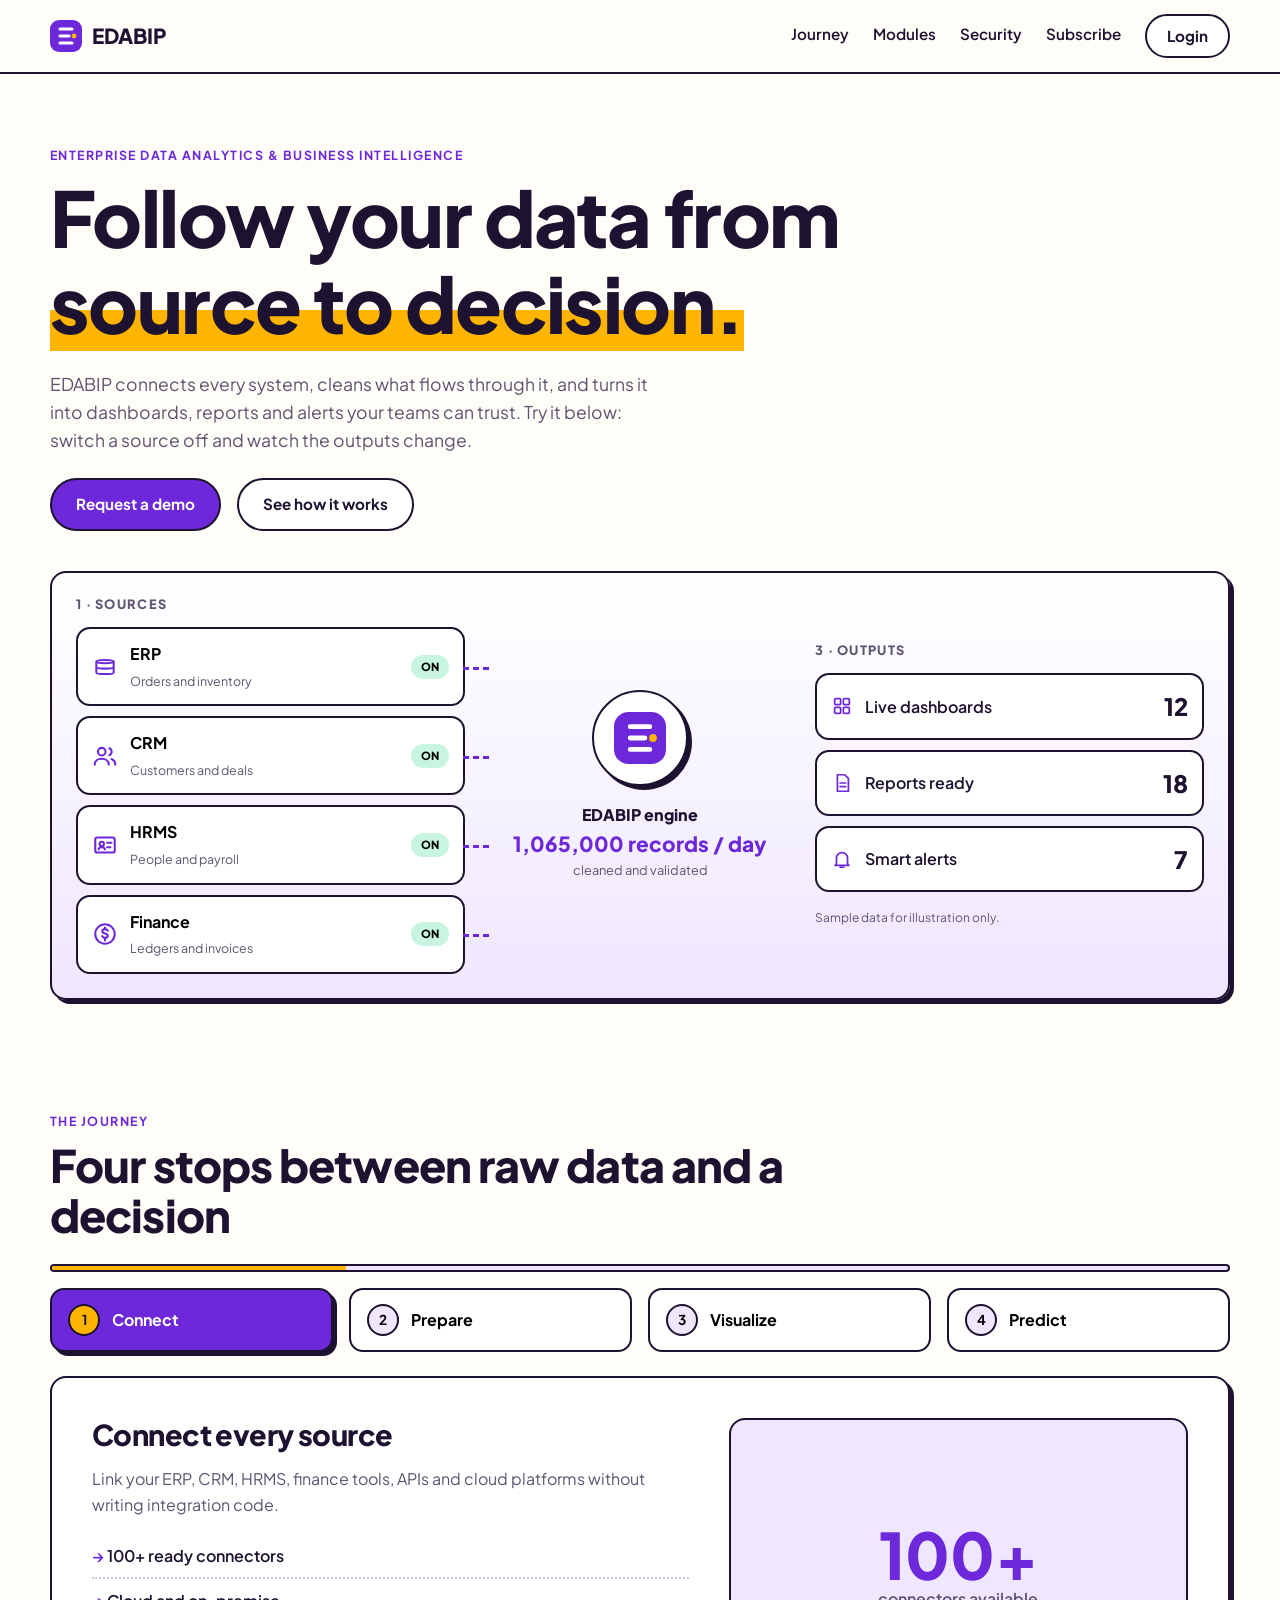
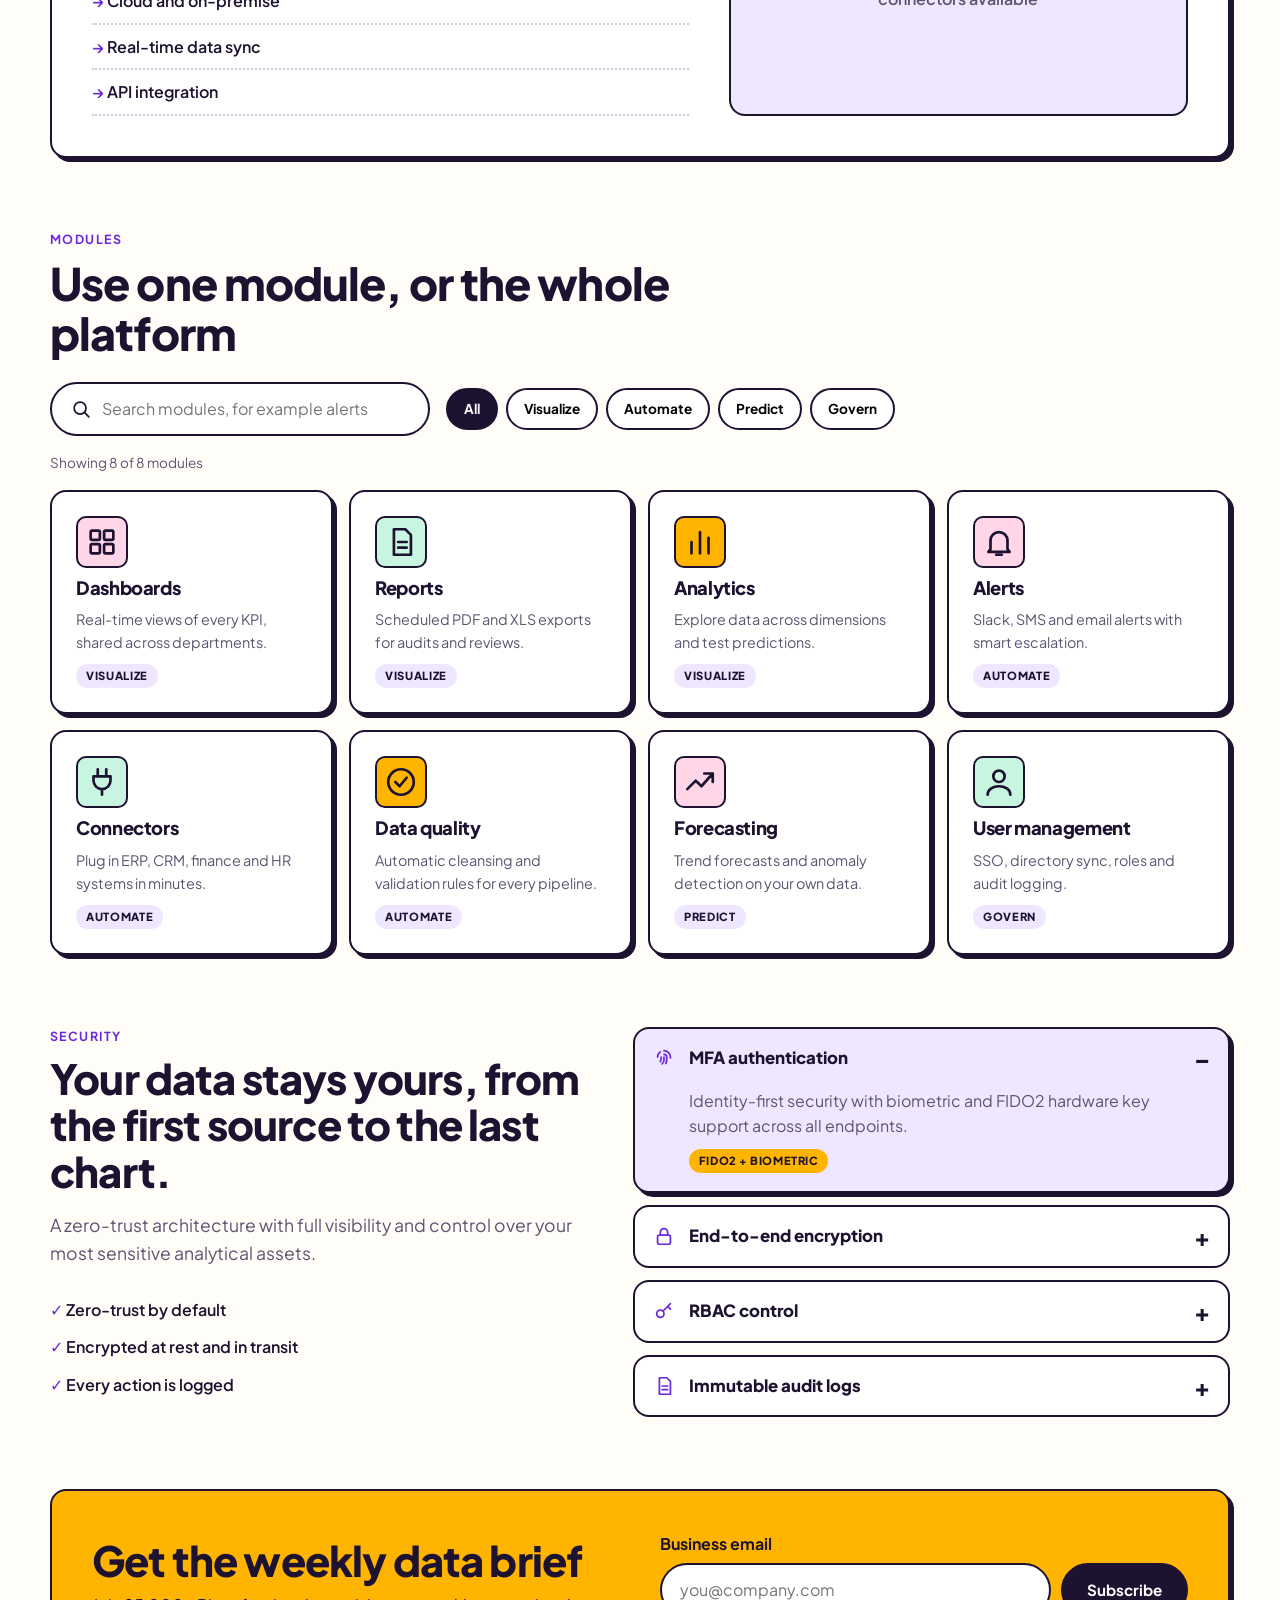
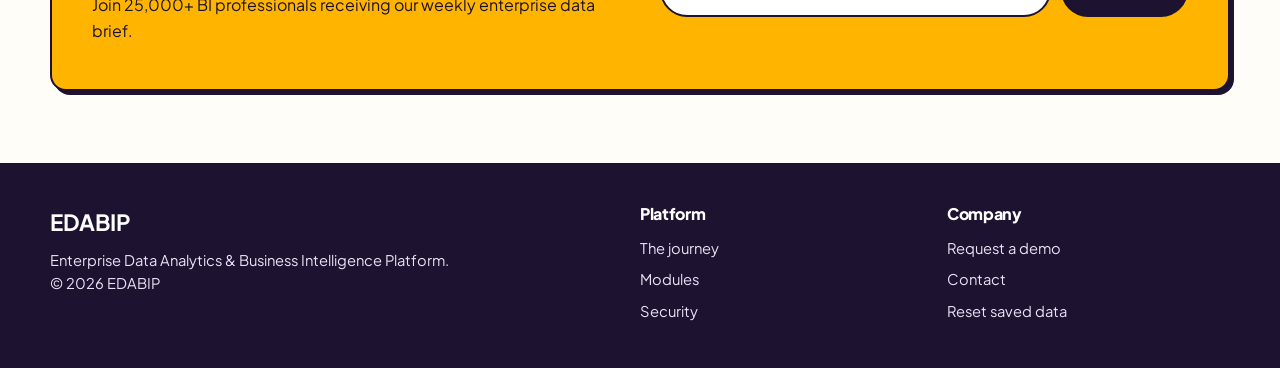
==== commit 63a811a8: "Add Request Demo modal, scroll navigation, localStorage and validation" ====
--- a/index.html
+++ b/index.html
@@ -6,31 +6,10 @@
   <meta name="description" content="EDABIP follows your enterprise data from source to decision: connect, clean, visualize and predict in one platform.">
   <title>EDABIP - Follow your data from source to decision</title>
   <link href="https://fonts.googleapis.com/css2?family=Plus+Jakarta+Sans:wght@400;500;600;700;800&display=swap" rel="stylesheet">
+  <link rel="icon" href="assets/logo.svg" type="image/svg+xml">
   <link rel="stylesheet" href="css/style.css">
 </head>
 <body id="top">
-
-<!-- Icon sprite -->
-<svg width="0" height="0" style="position:absolute" aria-hidden="true" focusable="false"><defs>
-  <symbol id="i-db" viewBox="0 0 24 24"><path d="M4 7c0-2 16-2 16 0s-16 2-16 0M4 7v5c0 2 16 2 16 0V7M4 12v5c0 2 16 2 16 0v-5"/></symbol>
-  <symbol id="i-users" viewBox="0 0 24 24"><circle cx="9" cy="8" r="3.5"/><path d="M2.5 20c0-3.5 3-5.5 6.5-5.5s6.5 2 6.5 5.5M16 4.8a3.5 3.5 0 0 1 0 6.4M18 14.8c2 .7 3.5 2.3 3.5 5.2"/></symbol>
-  <symbol id="i-id" viewBox="0 0 24 24"><rect x="3" y="5" width="18" height="14" rx="2"/><circle cx="9" cy="11" r="2"/><path d="M6 16c.5-1.5 1.7-2 3-2s2.5.5 3 2M14 10h4M14 14h3"/></symbol>
-  <symbol id="i-coin" viewBox="0 0 24 24"><circle cx="12" cy="12" r="9"/><path d="M14.5 9c-.5-1-1.5-1.5-2.5-1.5-1.5 0-2.5.8-2.5 2s1 1.7 2.5 2 2.5.8 2.5 2-1 2-2.5 2c-1 0-2-.5-2.5-1.5M12 6v1.5M12 16.5V18"/></symbol>
-  <symbol id="i-grid" viewBox="0 0 24 24"><rect x="4" y="4" width="6.5" height="6.5" rx="1"/><rect x="13.5" y="4" width="6.5" height="6.5" rx="1"/><rect x="4" y="13.5" width="6.5" height="6.5" rx="1"/><rect x="13.5" y="13.5" width="6.5" height="6.5" rx="1"/></symbol>
-  <symbol id="i-doc" viewBox="0 0 24 24"><path d="M7 3h8l4 4v14H7z"/><path d="M10 12h6M10 16h6"/></symbol>
-  <symbol id="i-bell" viewBox="0 0 24 24"><path d="M6 17V11a6 6 0 0 1 12 0v6l1.5 2h-15zM10 21h4"/></symbol>
-  <symbol id="i-bars" viewBox="0 0 24 24"><path d="M6 20v-8M12 20V5M18 20v-11"/></symbol>
-  <symbol id="i-user" viewBox="0 0 24 24"><circle cx="12" cy="8" r="4"/><path d="M4 21c0-4 4-6 8-6s8 2 8 6"/></symbol>
-  <symbol id="i-plug" viewBox="0 0 24 24"><path d="M9 3v5M15 3v5M6 8h12v3a6 6 0 0 1-12 0zM12 17v4"/></symbol>
-  <symbol id="i-check" viewBox="0 0 24 24"><circle cx="12" cy="12" r="9"/><path d="M8 12l3 3 5-6"/></symbol>
-  <symbol id="i-trend" viewBox="0 0 24 24"><path d="M3 17l6-6 4 4 8-9M15 6h6v6"/></symbol>
-  <symbol id="i-lock" viewBox="0 0 24 24"><rect x="5" y="11" width="14" height="10" rx="2"/><path d="M8 11V8a4 4 0 0 1 8 0v3"/></symbol>
-  <symbol id="i-key" viewBox="0 0 24 24"><circle cx="8" cy="15" r="4"/><path d="M11 12l8-8M16 7l3 3"/></symbol>
-  <symbol id="i-finger" viewBox="0 0 24 24"><path d="M12 4a7 7 0 0 1 7 7v1M5 11a7 7 0 0 1 3-5.7M12 8a3 3 0 0 1 3 3v3a8 8 0 0 1-1 4M9 11v1a9 9 0 0 1-1 4M12 11v3a6 6 0 0 1-2 4.5"/></symbol>
-  <symbol id="i-search" viewBox="0 0 24 24"><circle cx="11" cy="11" r="6.5"/><path d="M16 16l4.5 4.5"/></symbol>
-  <symbol id="i-mail" viewBox="0 0 24 24"><rect x="3" y="5" width="18" height="14" rx="2"/><path d="M3 7l9 6 9-6"/></symbol>
-  <symbol id="i-menu" viewBox="0 0 24 24"><path d="M4 7h16M4 12h16M4 17h16"/></symbol>
-</defs></svg>
 
 <a class="skip" href="#main">Skip to content</a>
 
@@ -38,9 +17,9 @@
 <header class="site-header">
   <div class="wrap bar">
     <a class="brand" href="#top" aria-label="EDABIP home">
-      <svg class="mark" viewBox="0 0 32 32" aria-hidden="true"><rect width="32" height="32" rx="9" fill="#6d28d9"/><path d="M10 9h12M10 16h9M10 23h12" stroke="#fff" stroke-width="3" stroke-linecap="round"/><circle cx="24" cy="16" r="2.4" fill="#ffb400"/></svg>EDABIP
+      <img class="mark" src="assets/logo.svg" alt="" width="32" height="32">EDABIP
     </a>
-    <button class="menu-btn" id="menu-btn" type="button" aria-expanded="false" aria-controls="nav" aria-label="Open menu"><svg class="ic"><use href="#i-menu"/></svg></button>
+    <button class="menu-btn" id="menu-btn" type="button" aria-expanded="false" aria-controls="nav" aria-label="Open menu"><svg class="ic" aria-hidden="true"><use href="assets/icons.svg#i-menu"/></svg></button>
     <nav id="nav" class="nav" aria-label="Main">
       <a href="#journey">Journey</a><a href="#modules">Modules</a><a href="#security">Security</a><a href="#subscribe">Subscribe</a>
       <button class="btn btn-ghost" id="login-open" type="button">Login</button>
@@ -55,15 +34,23 @@
     <p class="eyebrow">Enterprise data analytics &amp; business intelligence</p>
     <h1 id="hero-title">Follow your data from <mark>source to decision.</mark></h1>
     <p class="lead">EDABIP connects every system, cleans what flows through it, and turns it into dashboards, reports and alerts your teams can trust. Try it below: switch a source off and watch the outputs change.</p>
-    <div class="actions"><a class="btn btn-primary" href="#subscribe">Request a demo</a><a class="btn btn-ghost" href="#journey">See how it works</a></div>
+    <div class="actions"><button class="btn btn-primary" type="button" data-open-demo>Request a demo</button><a class="btn btn-ghost" href="#journey">See how it works</a></div>
+    <div id="demo-status" class="demo-status" role="status" hidden>
+      <span id="demo-status-text"></span>
+      <span id="demo-status-actions" class="status-actions">
+        <button class="btn btn-ghost btn-small" type="button" id="demo-edit">Edit request</button>
+        <button class="btn btn-ghost btn-small" type="button" id="demo-withdraw">Withdraw</button>
+      </span>
+    </div>
 
     <div class="flow card" aria-label="Interactive data flow demo (sample data)">
       <div class="flow-col">
         <h2 class="flow-title">1 &middot; Sources</h2>
-        <div id="sources" class="sources"></div>
+        <div id="sources-status"></div>
+        <div id="sources" class="sources" hidden></div>
       </div>
       <div class="flow-hub">
-        <div class="hub"><svg class="mark" viewBox="0 0 32 32" aria-hidden="true"><rect width="32" height="32" rx="9" fill="#6d28d9"/><path d="M10 9h12M10 16h9M10 23h12" stroke="#fff" stroke-width="3" stroke-linecap="round"/><circle cx="24" cy="16" r="2.4" fill="#ffb400"/></svg></div>
+        <div class="hub"><img class="mark" src="assets/logo.svg" alt="" width="32" height="32"></div>
         <p class="hub-label">EDABIP engine</p>
         <p class="hub-num" id="hub-records" aria-live="polite">0 records / day</p>
         <p class="hub-note">cleaned and validated</p>
@@ -71,9 +58,9 @@
       <div class="flow-col">
         <h2 class="flow-title">3 &middot; Outputs</h2>
         <ul class="outputs">
-          <li class="out"><svg class="ic"><use href="#i-grid"/></svg><span>Live dashboards</span><b id="out-dash">0</b></li>
-          <li class="out"><svg class="ic"><use href="#i-doc"/></svg><span>Reports ready</span><b id="out-rep">0</b></li>
-          <li class="out"><svg class="ic"><use href="#i-bell"/></svg><span>Smart alerts</span><b id="out-alert">0</b></li>
+          <li class="out"><svg class="ic" aria-hidden="true"><use href="assets/icons.svg#i-grid"/></svg><span>Live dashboards</span><b id="out-dash">0</b></li>
+          <li class="out"><svg class="ic" aria-hidden="true"><use href="assets/icons.svg#i-doc"/></svg><span>Reports ready</span><b id="out-rep">0</b></li>
+          <li class="out"><svg class="ic" aria-hidden="true"><use href="assets/icons.svg#i-bell"/></svg><span>Smart alerts</span><b id="out-alert">0</b></li>
         </ul>
         <p class="flow-hint">Sample data for illustration only.</p>
       </div>
@@ -83,21 +70,27 @@
   <!-- Journey (tabs) -->
   <section class="section wrap" id="journey" aria-labelledby="journey-title">
     <div class="head"><p class="eyebrow">The journey</p><h2 id="journey-title">Four stops between raw data and a decision</h2></div>
-    <div class="progress" aria-hidden="true"><span id="progress-bar"></span></div>
-    <div id="stages" class="stages" role="tablist" aria-label="Data journey stages"></div>
-    <div id="stage-panel" class="stage-panel card" role="tabpanel" tabindex="0"></div>
+    <div id="journey-status"></div>
+    <div id="journey-content" hidden>
+      <div class="progress" aria-hidden="true"><span id="progress-bar"></span></div>
+      <div id="stages" class="stages" role="tablist" aria-label="Data journey stages"></div>
+      <div id="stage-panel" class="stage-panel card" role="tabpanel" tabindex="0"></div>
+    </div>
   </section>
 
   <!-- Modules (search + filter) -->
   <section class="section wrap" id="modules" aria-labelledby="modules-title">
     <div class="head"><p class="eyebrow">Modules</p><h2 id="modules-title">Use one module, or the whole platform</h2></div>
-    <div class="toolbar">
-      <div class="search"><svg class="ic"><use href="#i-search"/></svg><label class="sr" for="module-search">Search modules</label><input id="module-search" type="search" placeholder="Search modules, for example alerts"></div>
-      <div id="chips" class="chips" role="group" aria-label="Filter by category"></div>
-    </div>
-    <p id="count" class="count" role="status" aria-live="polite"></p>
-    <div id="module-grid" class="module-grid"></div>
-    <p id="empty" class="empty" hidden>No modules match your search. Try another word.</p>
+    <div id="modules-status"></div>
+    <div id="modules-content" hidden>
+      <div class="toolbar">
+        <div class="search"><svg class="ic" aria-hidden="true"><use href="assets/icons.svg#i-search"/></svg><label class="sr" for="module-search">Search modules</label><input id="module-search" type="search" placeholder="Search modules, for example alerts"></div>
+        <div id="chips" class="chips" role="group" aria-label="Filter by category"></div>
+      </div>
+      <p id="count" class="count" role="status" aria-live="polite"></p>
+      <div id="module-grid" class="module-grid"></div>
+      <p id="empty" class="empty" hidden>No modules match your search. Try another word.</p>
+    </div>
   </section>
 
   <!-- Security (accordion) -->
@@ -109,7 +102,10 @@
         <p class="lead">A zero-trust architecture with full visibility and control over your most sensitive analytical assets.</p>
         <ul class="ticks"><li>Zero-trust by default</li><li>Encrypted at rest and in transit</li><li>Every action is logged</li></ul>
       </div>
-      <div id="pillars" class="pillars"></div>
+      <div>
+        <div id="pillars-status"></div>
+        <div id="pillars" class="pillars" hidden></div>
+      </div>
     </div>
   </section>
 
@@ -131,9 +127,61 @@
   <div class="wrap foot">
     <div><strong class="f-brand">EDABIP</strong><p>Enterprise Data Analytics &amp; Business Intelligence Platform.<br>&copy; 2026 EDABIP</p></div>
     <nav aria-label="Platform"><h3>Platform</h3><a href="#journey">The journey</a><a href="#modules">Modules</a><a href="#security">Security</a></nav>
-    <nav aria-label="Company"><h3>Company</h3><a href="#subscribe">Request a demo</a><a href="mailto:info@edabip.com">Contact</a></nav>
+    <nav aria-label="Company"><h3>Company</h3><button type="button" class="link-btn" data-open-demo>Request a demo</button><a href="mailto:info@edabip.com">Contact</a><button type="button" class="link-btn" id="reset-data">Reset saved data</button></nav>
   </div>
 </footer>
+
+<!-- Request demo dialog -->
+<dialog id="demo-dialog" aria-labelledby="demo-title">
+  <form id="demo-form" novalidate>
+    <h2 id="demo-title">Request a demo</h2>
+    <p class="dlg-note">Practice form: please use dummy data only.</p>
+
+    <label for="demo-name">Full name</label>
+    <input id="demo-name" type="text" autocomplete="name" aria-describedby="demo-name-error" aria-required="true">
+    <p class="field-msg" id="demo-name-error"></p>
+
+    <label for="demo-email">Work email</label>
+    <input id="demo-email" type="email" autocomplete="email" aria-describedby="demo-email-error" aria-required="true">
+    <p class="field-msg" id="demo-email-error"></p>
+
+    <label for="demo-company">Company</label>
+    <input id="demo-company" type="text" autocomplete="organization" aria-describedby="demo-company-error" aria-required="true">
+    <p class="field-msg" id="demo-company-error"></p>
+
+    <label for="demo-size">Team size</label>
+    <select id="demo-size" aria-describedby="demo-size-error" aria-required="true">
+      <option value="">Choose one</option>
+      <option value="1-10">1 to 10 people</option>
+      <option value="11-50">11 to 50 people</option>
+      <option value="51-200">51 to 200 people</option>
+      <option value="201-1000">201 to 1,000 people</option>
+      <option value="1000+">More than 1,000 people</option>
+    </select>
+    <p class="field-msg" id="demo-size-error"></p>
+
+    <label for="demo-message">What would you like to see? (optional)</label>
+    <textarea id="demo-message" rows="3" aria-describedby="demo-message-error"></textarea>
+    <p class="field-msg" id="demo-message-error"></p>
+
+    <div class="check">
+      <input id="demo-consent" type="checkbox" aria-describedby="demo-consent-error">
+      <label for="demo-consent">I agree to be contacted about this demo.</label>
+    </div>
+    <p class="field-msg" id="demo-consent-error"></p>
+
+    <div class="dlg-actions">
+      <button class="btn btn-ghost" type="button" id="demo-cancel">Cancel</button>
+      <button class="btn btn-primary" type="submit" id="demo-submit">Send request</button>
+    </div>
+  </form>
+
+  <div id="demo-success" hidden>
+    <h2 id="demo-success-title" tabindex="-1">Request received</h2>
+    <p id="demo-success-text" class="success-text"></p>
+    <div class="dlg-actions"><button class="btn btn-primary" type="button" id="demo-done">Close</button></div>
+  </div>
+</dialog>
 
 <!-- Login dialog -->
 <dialog id="login-dialog" aria-labelledby="login-title">
@@ -147,6 +195,6 @@
   </form>
 </dialog>
 
-<script src="js/script.js"></script>
+<script type="module" src="js/main.js"></script>
 </body>
 </html>
--- a/css/style.css
+++ b/css/style.css
@@ -6,6 +6,7 @@
   --r:16px;--border:2px solid var(--ink);--pop:4px 4px 0 var(--ink);
 }
 *{box-sizing:border-box;margin:0;padding:0}
+[hidden]{display:none!important}
 html{scroll-behavior:smooth;scroll-padding-top:84px}
 body{font-family:"Plus Jakarta Sans",system-ui,Arial,sans-serif;background:var(--bg);color:var(--ink);line-height:1.6;overflow-x:hidden}
 a{color:inherit;text-decoration:none}ul{list-style:none}
@@ -28,7 +29,10 @@
 .site-header{position:sticky;top:0;z-index:30;background:rgba(255,253,248,.92);backdrop-filter:blur(8px);border-bottom:var(--border)}
 .bar{display:flex;align-items:center;justify-content:space-between;height:72px}
 .brand{display:flex;align-items:center;gap:10px;font-weight:800;font-size:1.3rem}.mark{width:32px;height:32px}
-.nav{display:flex;align-items:center;gap:var(--s3);font-weight:600;font-size:.95rem}.nav a:hover{color:var(--violet)}
+.nav{display:flex;align-items:center;gap:var(--s3);font-weight:600;font-size:.95rem}.nav a{padding-block:4px;border-bottom:3px solid transparent}
+.nav a:hover{color:var(--violet)}
+.nav a[aria-current=location]{color:var(--violet);border-bottom-color:var(--citrus)}
+[tabindex="-1"]:focus{outline:none}
 .nav .btn{padding:8px 20px}
 .menu-btn{display:none;background:#fff;border:var(--border);border-radius:10px;padding:6px;cursor:pointer;color:var(--ink)}
 
@@ -122,10 +126,35 @@
 dialog::backdrop{background:rgba(29,18,48,.55)}
 dialog h2{font-size:1.5rem;margin-bottom:var(--s2)}
 dialog label{display:block;font-weight:700;font-size:.9rem;margin:12px 0 4px}
-dialog input{width:100%;border:var(--border);border-radius:12px;padding:10px 14px;font:inherit}
+dialog input,dialog select,dialog textarea{width:100%;border:var(--border);border-radius:12px;padding:10px 14px;font:inherit;background:#fff;color:var(--ink)}
+dialog textarea{resize:vertical}
+#demo-dialog{width:min(92vw,520px)}
+.dlg-note{color:var(--muted);font-size:.85rem}
+.field-msg{min-height:1.3em;font-size:.85rem;font-weight:600;margin-top:4px}
+.check{display:flex;align-items:flex-start;gap:10px;margin-top:14px}
+.check input{width:20px;height:20px;margin-top:3px;flex:none}
+.check label{margin:0;font-weight:600}
+.success-text{margin-bottom:var(--s2)}
 .pass{display:flex;gap:8px}.pass button{border:var(--border);background:#fff;border-radius:12px;padding:0 14px;font:inherit;font-weight:700;cursor:pointer}
 #login-msg{min-height:1.4em;font-size:.88rem;font-weight:600;margin-top:8px}
 .dlg-actions{display:flex;justify-content:flex-end;gap:var(--s1);margin-top:var(--s2)}
+
+/* Loading, error and empty states */
+.status{display:flex;align-items:center;justify-content:center;gap:var(--s2);flex-wrap:wrap;padding:var(--s3);border:2px dashed var(--ink);border-radius:var(--r);background:#fff;color:var(--muted);font-weight:600;text-align:center}
+.status-error{border-style:solid;color:#8a1c12;background:#fff1ef}
+.spinner{width:22px;height:22px;border:3px solid var(--violet-soft);border-top-color:var(--violet);border-radius:50%;animation:spin .8s linear infinite}
+@keyframes spin{to{transform:rotate(360deg)}}
+
+/* Form feedback */
+.msg-ok{color:#0b5d2a}.msg-error{color:#8a1c12}
+input[aria-invalid=true],select[aria-invalid=true],textarea[aria-invalid=true]{border-color:#8a1c12!important;background:#fff8f7}
+
+/* Demo request note, small buttons, footer text buttons */
+.demo-status{display:flex;align-items:center;flex-wrap:wrap;gap:var(--s1) var(--s2);margin-top:var(--s2);padding:10px 16px;background:var(--mint);border:var(--border);border-radius:14px;font-weight:600;max-width:640px}
+.status-actions{display:flex;gap:var(--s1);flex-wrap:wrap}
+.btn-small{padding:6px 14px;font-size:.85rem}
+.link-btn{display:block;font:inherit;color:inherit;background:none;border:0;padding:4px 0;cursor:pointer;text-align:left}
+.link-btn:hover{color:var(--citrus)}
 
 /* Responsive */
 @media(max-width:1000px){
